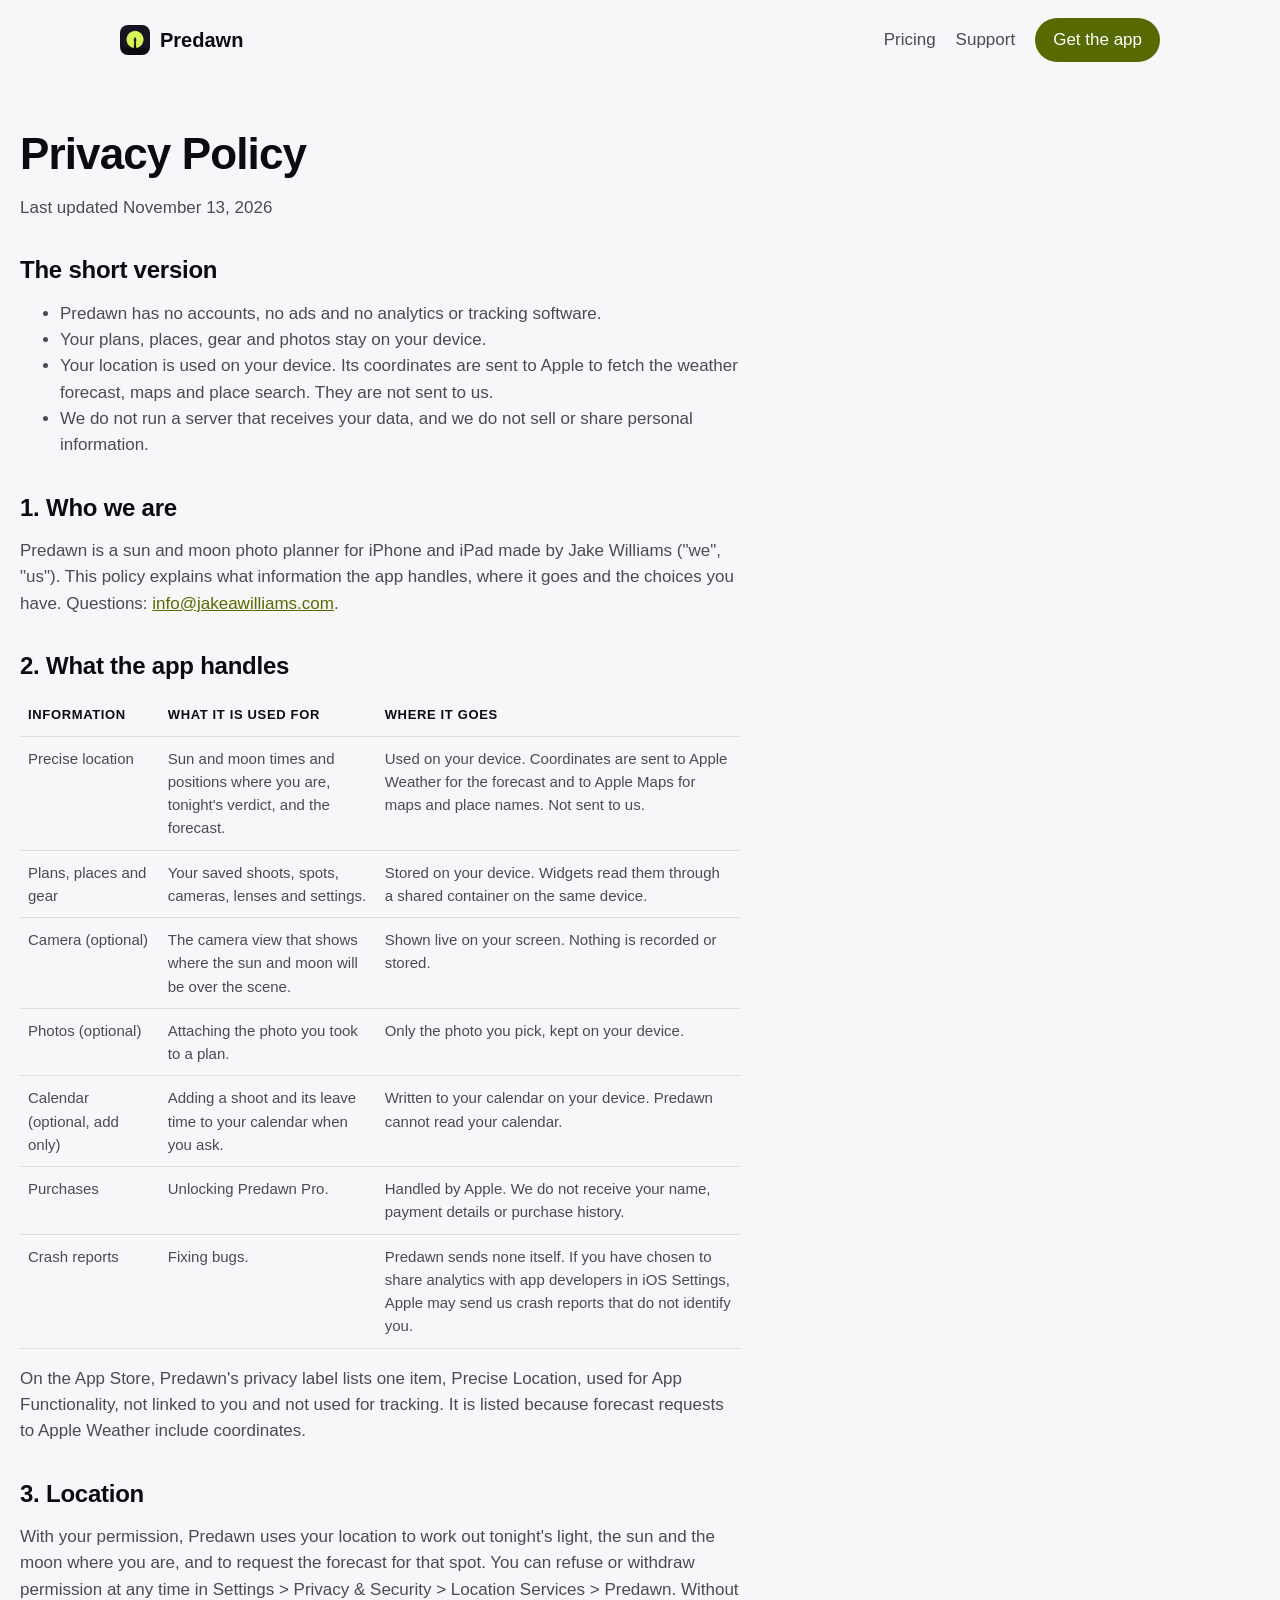
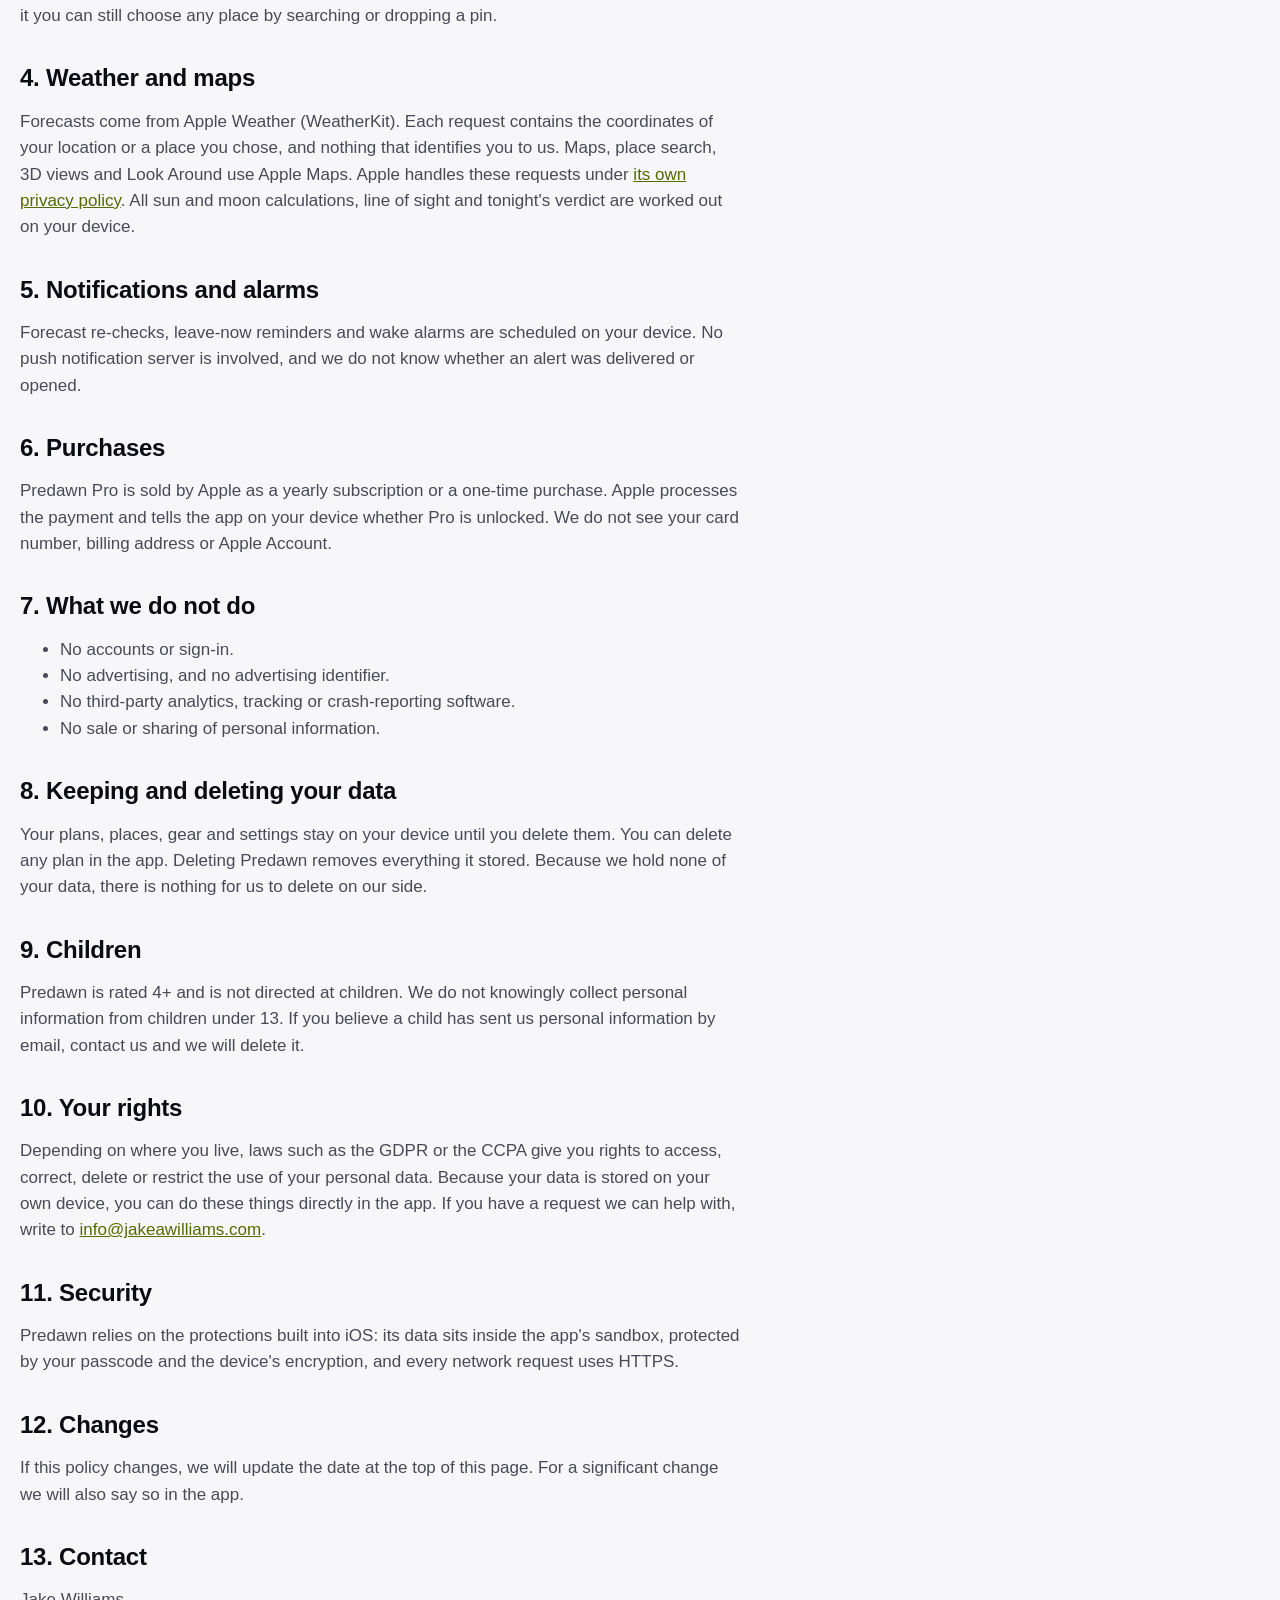
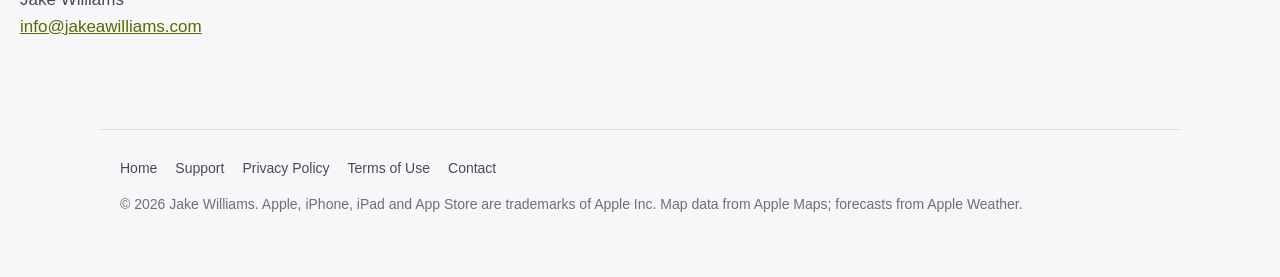
==== privacy-policy.html @ ccffe063 "Predawn site: home, support, privacy policy, terms of use Co-Authored-By: Claude Opus 5.5 <noreply@a" ====
<!DOCTYPE html>
<html lang="en">
<head>
<meta charset="UTF-8">
<meta name="viewport" content="width=device-width, initial-scale=1">
<title>Predawn Privacy Policy</title>
<meta name="description" content="How Predawn handles your information: no accounts, no tracking, everything on your device.">
<meta name="apple-itunes-app" content="app-id=6834539845">
<meta name="theme-color" content="#0B0B12">
<link rel="canonical" href="https://jakeintech.github.io/predawn-site/privacy-policy.html">
<link rel="icon" type="image/png" href="assets/favicon.png">
<link rel="apple-touch-icon" href="assets/apple-touch-icon.png">
<meta property="og:type" content="website">
<meta property="og:site_name" content="Predawn">
<meta property="og:title" content="Predawn Privacy Policy">
<meta property="og:description" content="How Predawn handles your information: no accounts, no tracking, everything on your device.">
<meta property="og:url" content="https://jakeintech.github.io/predawn-site/privacy-policy.html">
<meta property="og:image" content="https://jakeintech.github.io/predawn-site/assets/og.png">
<meta property="og:image:width" content="1200">
<meta property="og:image:height" content="630">
<meta name="twitter:card" content="summary_large_image">
<meta name="twitter:image" content="https://jakeintech.github.io/predawn-site/assets/og.png">
<link rel="stylesheet" href="assets/site.css">
</head>
<body>
<a class="skip" href="#main">Skip to content</a>
<header class="wrap site-head">
  <a class="brand" href="./" aria-label="Predawn home"><img src="assets/icon-192.png" alt="" width="30" height="30">Predawn</a>
  <nav class="site-nav" aria-label="Site">
    <a href="./#pricing">Pricing</a>
    <a href="support.html">Support</a>
    <a class="btn" href="https://apps.apple.com/app/id6834539845">Get the app</a>
  </nav>
</header>
<main id="main">
<article class="legal">
<h1>Privacy Policy</h1>
<p class="updated">Last updated November 13, 2026</p>
<h2>The short version</h2>
<ul>
<li>Predawn has no accounts, no ads and no analytics or tracking software.</li>
<li>Your plans, places, gear and photos stay on your device.</li>
<li>Your location is used on your device. Its coordinates are sent to Apple to fetch the weather forecast, maps and place search. They are not sent to us.</li>
<li>We do not run a server that receives your data, and we do not sell or share personal information.</li>
</ul>
<h2>1. Who we are</h2>
<p>Predawn is a sun and moon photo planner for iPhone and iPad made by Jake Williams ("we", "us"). This policy explains what information the app handles, where it goes and the choices you have. Questions: <a href="mailto:info@jakeawilliams.com">info@jakeawilliams.com</a>.</p>
<h2>2. What the app handles</h2>
<table>
<thead><tr><th>Information</th><th>What it is used for</th><th>Where it goes</th></tr></thead>
<tbody>
<tr><td>Precise location</td><td>Sun and moon times and positions where you are, tonight's verdict, and the forecast.</td><td>Used on your device. Coordinates are sent to Apple Weather for the forecast and to Apple Maps for maps and place names. Not sent to us.</td></tr>
<tr><td>Plans, places and gear</td><td>Your saved shoots, spots, cameras, lenses and settings.</td><td>Stored on your device. Widgets read them through a shared container on the same device.</td></tr>
<tr><td>Camera (optional)</td><td>The camera view that shows where the sun and moon will be over the scene.</td><td>Shown live on your screen. Nothing is recorded or stored.</td></tr>
<tr><td>Photos (optional)</td><td>Attaching the photo you took to a plan.</td><td>Only the photo you pick, kept on your device.</td></tr>
<tr><td>Calendar (optional, add only)</td><td>Adding a shoot and its leave time to your calendar when you ask.</td><td>Written to your calendar on your device. Predawn cannot read your calendar.</td></tr>
<tr><td>Purchases</td><td>Unlocking Predawn Pro.</td><td>Handled by Apple. We do not receive your name, payment details or purchase history.</td></tr>
<tr><td>Crash reports</td><td>Fixing bugs.</td><td>Predawn sends none itself. If you have chosen to share analytics with app developers in iOS Settings, Apple may send us crash reports that do not identify you.</td></tr>
</tbody>
</table>
<p>On the App Store, Predawn's privacy label lists one item, Precise Location, used for App Functionality, not linked to you and not used for tracking. It is listed because forecast requests to Apple Weather include coordinates.</p>
<h2>3. Location</h2>
<p>With your permission, Predawn uses your location to work out tonight's light, the sun and the moon where you are, and to request the forecast for that spot. You can refuse or withdraw permission at any time in Settings &gt; Privacy &amp; Security &gt; Location Services &gt; Predawn. Without it you can still choose any place by searching or dropping a pin.</p>
<h2>4. Weather and maps</h2>
<p>Forecasts come from Apple Weather (WeatherKit). Each request contains the coordinates of your location or a place you chose, and nothing that identifies you to us. Maps, place search, 3D views and Look Around use Apple Maps. Apple handles these requests under <a href="https://www.apple.com/legal/privacy/">its own privacy policy</a>. All sun and moon calculations, line of sight and tonight's verdict are worked out on your device.</p>
<h2>5. Notifications and alarms</h2>
<p>Forecast re-checks, leave-now reminders and wake alarms are scheduled on your device. No push notification server is involved, and we do not know whether an alert was delivered or opened.</p>
<h2>6. Purchases</h2>
<p>Predawn Pro is sold by Apple as a yearly subscription or a one-time purchase. Apple processes the payment and tells the app on your device whether Pro is unlocked. We do not see your card number, billing address or Apple Account.</p>
<h2>7. What we do not do</h2>
<ul><li>No accounts or sign-in.</li><li>No advertising, and no advertising identifier.</li><li>No third-party analytics, tracking or crash-reporting software.</li><li>No sale or sharing of personal information.</li></ul>
<h2>8. Keeping and deleting your data</h2>
<p>Your plans, places, gear and settings stay on your device until you delete them. You can delete any plan in the app. Deleting Predawn removes everything it stored. Because we hold none of your data, there is nothing for us to delete on our side.</p>
<h2>9. Children</h2>
<p>Predawn is rated 4+ and is not directed at children. We do not knowingly collect personal information from children under 13. If you believe a child has sent us personal information by email, contact us and we will delete it.</p>
<h2>10. Your rights</h2>
<p>Depending on where you live, laws such as the GDPR or the CCPA give you rights to access, correct, delete or restrict the use of your personal data. Because your data is stored on your own device, you can do these things directly in the app. If you have a request we can help with, write to <a href="mailto:info@jakeawilliams.com">info@jakeawilliams.com</a>.</p>
<h2>11. Security</h2>
<p>Predawn relies on the protections built into iOS: its data sits inside the app's sandbox, protected by your passcode and the device's encryption, and every network request uses HTTPS.</p>
<h2>12. Changes</h2>
<p>If this policy changes, we will update the date at the top of this page. For a significant change we will also say so in the app.</p>
<h2>13. Contact</h2>
<p>Jake Williams<br><a href="mailto:info@jakeawilliams.com">info@jakeawilliams.com</a></p>
</article>

</main>
<footer class="site-foot wrap">
  <nav aria-label="Footer"><a href="./">Home</a><a href="support.html">Support</a><a href="privacy-policy.html">Privacy Policy</a><a href="terms-of-service.html">Terms of Use</a><a href="mailto:info@jakeawilliams.com">Contact</a></nav>
  <p>&copy; 2026 Jake Williams. Apple, iPhone, iPad and App Store are trademarks of Apple Inc. Map data from Apple Maps; forecasts from Apple Weather.</p>
</footer>
</body>
</html>
---- assets/site.css ----
:root{--bg:#0B0B12;--bg2:#15151F;--bg3:#1E1E2A;--label:#F5F5F7;--label2:#AEAEBA;--label3:#7C7C8A;--accent:#D6F45A;--onaccent:#0B0B12;--sep:rgba(255,255,255,.10);--golden:#FFB340;--blue:#7D7AFF;color-scheme:dark}
@media (prefers-color-scheme:light){:root{--bg:#F7F7F9;--bg2:#FFFFFF;--bg3:#EFEFF4;--label:#0B0B12;--label2:#4A4A55;--label3:#6E6E78;--accent:#566A00;--onaccent:#FFFFFF;--sep:rgba(0,0,0,.10);color-scheme:light}}
*{box-sizing:border-box}html{-webkit-text-size-adjust:100%}
body{margin:0;background:var(--bg);color:var(--label);font:17px/1.55 -apple-system,BlinkMacSystemFont,"SF Pro Text","Helvetica Neue",Arial,sans-serif}
a{color:var(--accent)}a:focus-visible,button:focus-visible{outline:3px solid var(--accent);outline-offset:3px;border-radius:6px}
.skip{position:absolute;left:-999px;top:8px;background:var(--accent);color:var(--onaccent);padding:8px 14px;border-radius:999px;z-index:9}.skip:focus{left:16px}
.wrap{max-width:1080px;margin-left:auto;margin-right:auto;padding-left:20px;padding-right:20px}
.site-head{display:flex;align-items:center;justify-content:space-between;padding-top:18px;padding-bottom:18px}
.brand{display:flex;align-items:center;gap:10px;font:700 20px/1 ui-rounded,"SF Pro Rounded",-apple-system,sans-serif;color:var(--label);text-decoration:none}
.brand img{border-radius:8px}
.site-nav{display:flex;gap:20px;align-items:center}.site-nav a{color:var(--label2);text-decoration:none;font-weight:500}.site-nav a:hover{color:var(--label)}.site-nav a.btn{color:var(--onaccent);min-height:44px;padding:0 18px}
.btn{display:inline-flex;align-items:center;justify-content:center;min-height:48px;padding:0 24px;border-radius:999px;background:var(--accent);color:var(--onaccent);font-weight:600;text-decoration:none}
.btn.ghost{background:var(--bg3);color:var(--label)}
.hero{padding-top:56px;padding-bottom:40px;display:grid;grid-template-columns:1.1fr .9fr;gap:40px;align-items:center}
.eyebrow{font-size:13px;font-weight:600;letter-spacing:.08em;text-transform:uppercase;color:var(--label2)}
h1{font:800 clamp(40px,6vw,68px)/1.02 ui-rounded,"SF Pro Rounded",-apple-system,sans-serif;letter-spacing:-.02em;margin:12px 0 18px}
h2{font:700 clamp(28px,3.6vw,40px)/1.1 ui-rounded,"SF Pro Rounded",-apple-system,sans-serif;letter-spacing:-.01em;margin:0 0 12px}
h3{font-size:20px;margin:0 0 6px}
.lede{font-size:20px;color:var(--label2);max-width:34ch;margin:0 0 28px}
.cta{display:flex;gap:12px;flex-wrap:wrap;align-items:center}.note{color:var(--label3);font-size:15px}
.phone{width:100%;max-width:340px;justify-self:center;border-radius:44px;box-shadow:0 0 0 1px var(--sep),0 30px 80px rgba(0,0,0,.45)}
section{padding-top:56px;padding-bottom:56px}.section-head{max-width:620px;margin-bottom:28px}.section-head p{color:var(--label2);margin:0}
.features{display:grid;grid-template-columns:repeat(3,1fr);gap:20px}
.card{background:var(--bg2);border-radius:26px;padding:22px;box-shadow:inset 0 0 0 1px var(--sep)}
.card p{color:var(--label2);margin:0}
.shots{display:grid;grid-template-columns:repeat(3,1fr);gap:20px;align-items:start}
.shot figure{margin:0}.shot img{width:100%;border-radius:30px;box-shadow:0 0 0 1px var(--sep)}
.shot figcaption{margin-top:12px}.shot figcaption b{display:block}.shot figcaption span{color:var(--label2);font-size:15px}
.tools{columns:2;gap:28px;padding:0;margin:0;list-style:none}.tools li{break-inside:avoid;padding:8px 0;border-bottom:1px solid var(--sep)}
.pricing{display:grid;grid-template-columns:repeat(3,1fr);gap:20px}
.price{font:700 34px/1.1 ui-rounded,"SF Pro Rounded",-apple-system,sans-serif;margin:8px 0}
.price small{font-size:16px;color:var(--label2);font-weight:500}
.card ul{margin:12px 0 0;padding-left:20px;color:var(--label2)}
.card.hi{box-shadow:inset 0 0 0 2px var(--accent)}
.privacy{display:grid;grid-template-columns:repeat(4,1fr);gap:16px}
.legal{max-width:760px;padding:40px 20px 72px}.legal h1{font-size:44px}.legal h2{font-size:24px;margin-top:36px}
.legal p,.legal li{color:var(--label2)}.legal strong{color:var(--label)}
.updated{color:var(--label3)}
table{width:100%;border-collapse:collapse;font-size:15px;margin:16px 0}th,td{text-align:left;vertical-align:top;padding:10px 8px;border-bottom:1px solid var(--sep)}th{color:var(--label);font-size:13px;text-transform:uppercase;letter-spacing:.05em}td{color:var(--label2)}
.faq dt{font-weight:600;margin-top:18px}.faq dd{margin:6px 0 0;color:var(--label2)}
.site-foot{border-top:1px solid var(--sep);padding:28px 20px 48px;color:var(--label3);font-size:14px}
.site-foot nav{display:flex;gap:18px;flex-wrap:wrap;margin-bottom:10px}.site-foot a{color:var(--label2);text-decoration:none}
@media (max-width:560px){.site-nav a.btn{display:none}.site-nav{gap:16px}.lede{font-size:18px}}
@media (max-width:820px){.hero{grid-template-columns:1fr;padding-top:24px}.features,.shots,.pricing{grid-template-columns:1fr}.privacy{grid-template-columns:1fr 1fr}.tools{columns:1}.phone{max-width:280px}}
@media (prefers-reduced-motion:no-preference){html{scroll-behavior:smooth}}
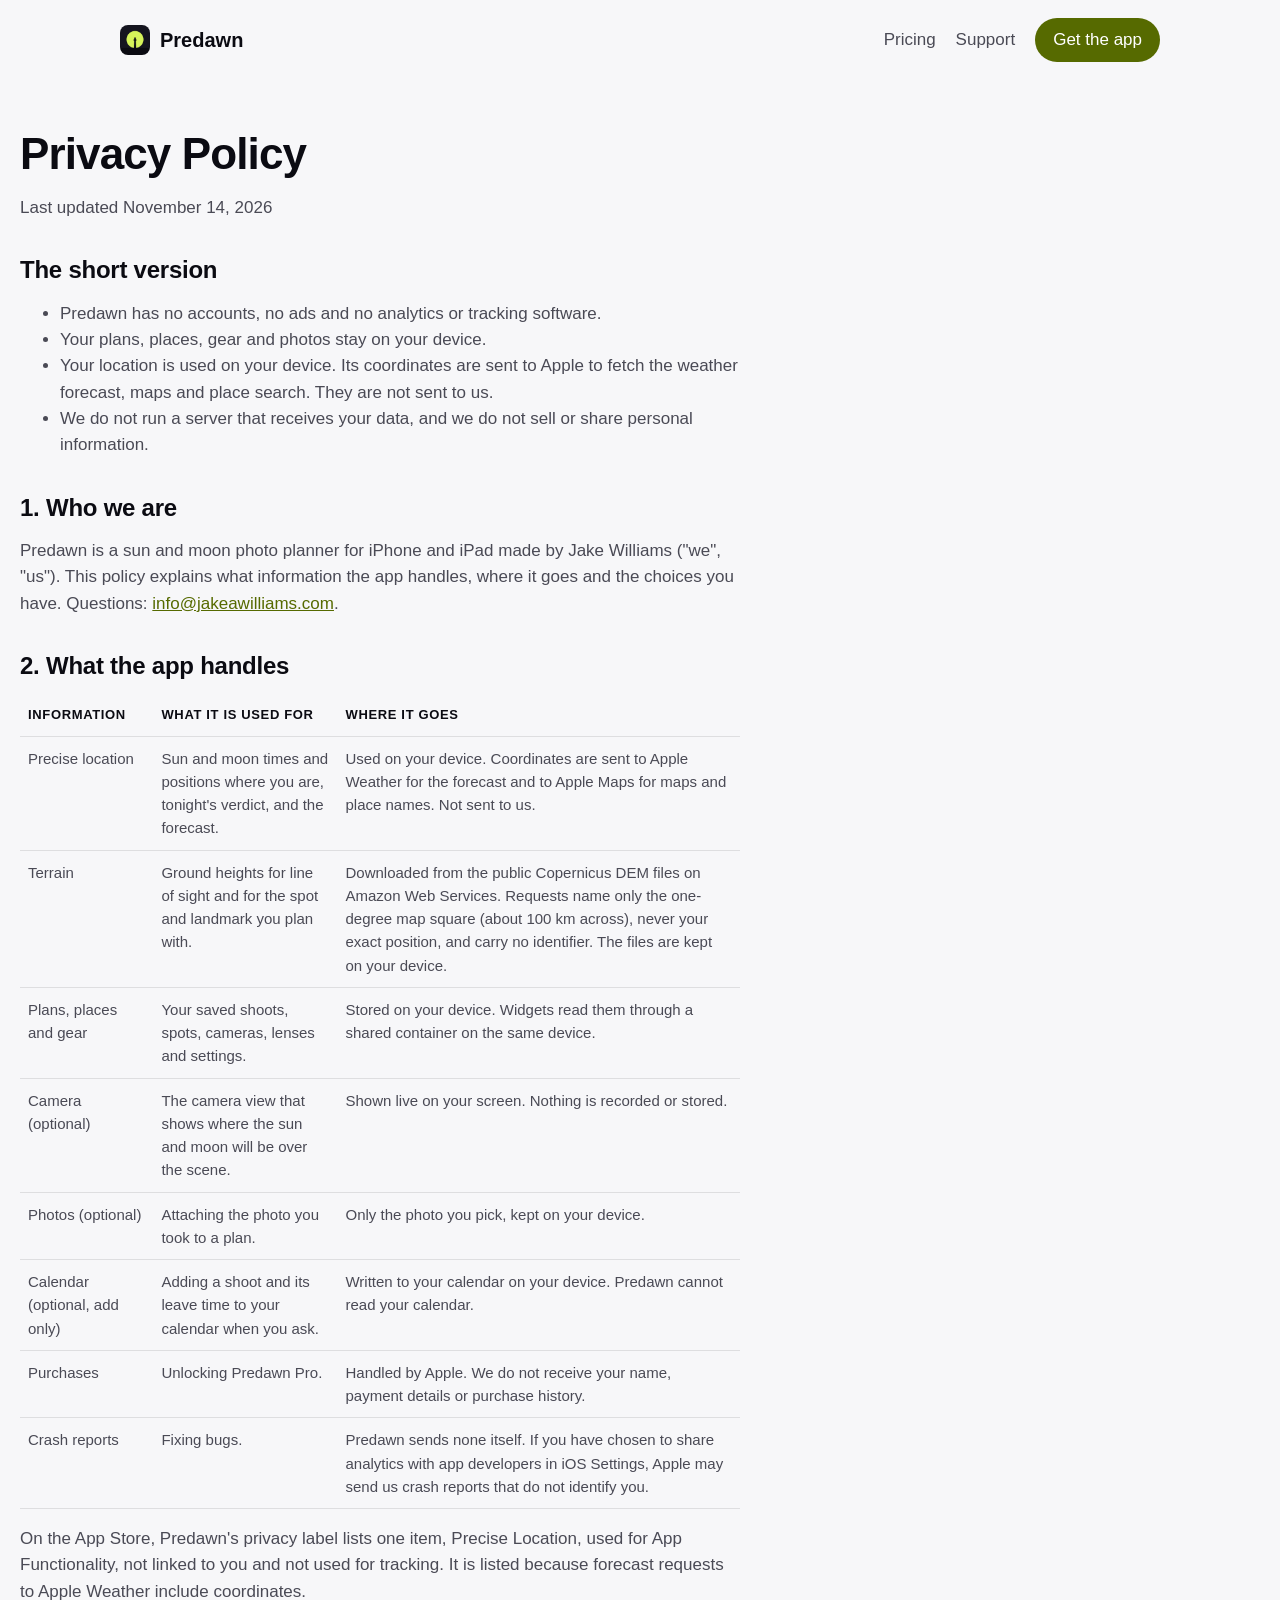
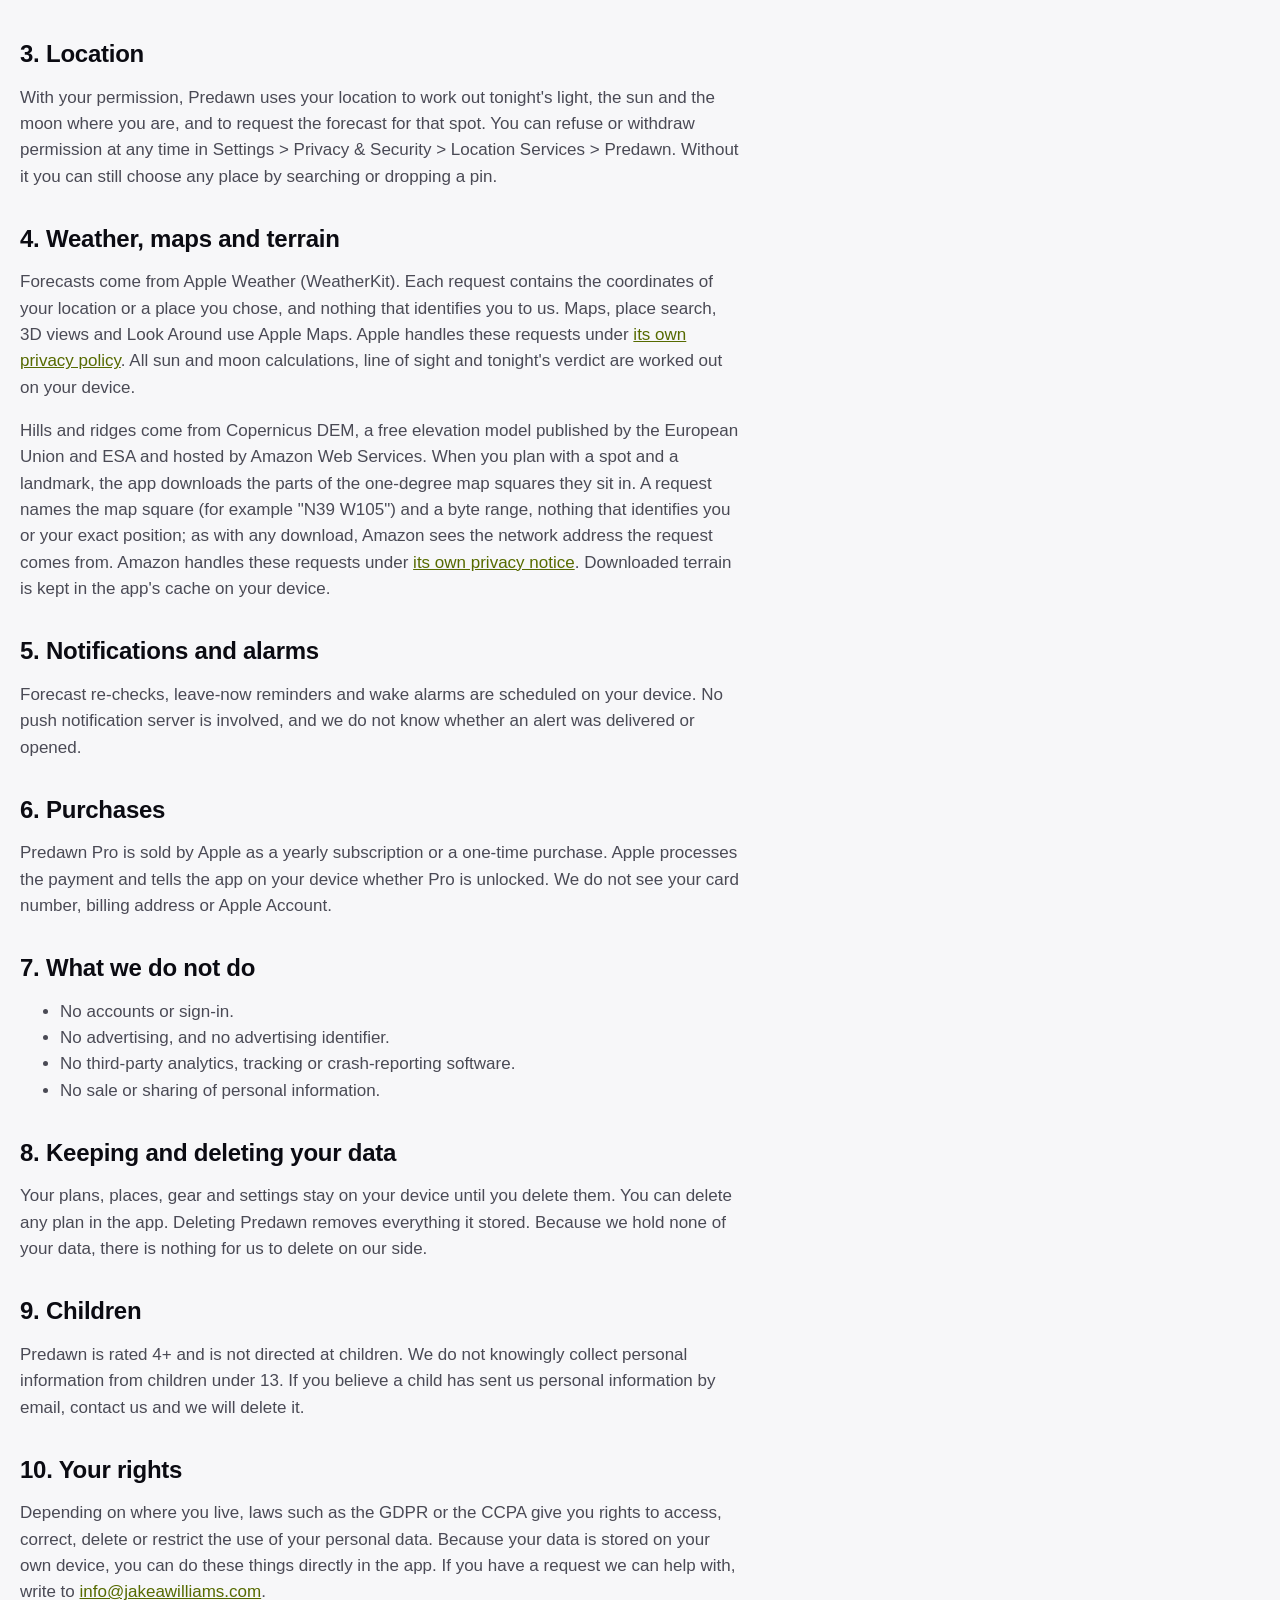
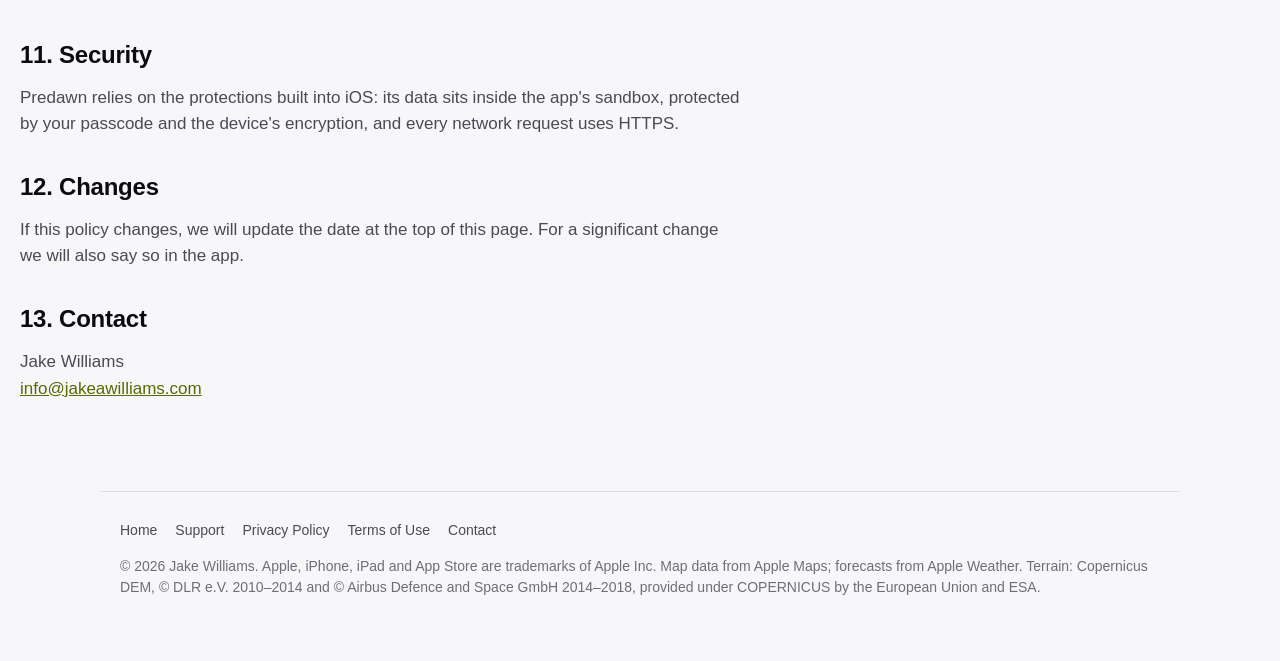
==== commit 7894e91c: "Terrain: privacy policy, home page, support and credit line for Copernicus DEM" ====
--- a/privacy-policy.html
+++ b/privacy-policy.html
@@ -35,7 +35,7 @@
 <main id="main">
 <article class="legal">
 <h1>Privacy Policy</h1>
-<p class="updated">Last updated November 13, 2026</p>
+<p class="updated">Last updated November 14, 2026</p>
 <h2>The short version</h2>
 <ul>
 <li>Predawn has no accounts, no ads and no analytics or tracking software.</li>
@@ -50,6 +50,7 @@
 <thead><tr><th>Information</th><th>What it is used for</th><th>Where it goes</th></tr></thead>
 <tbody>
 <tr><td>Precise location</td><td>Sun and moon times and positions where you are, tonight's verdict, and the forecast.</td><td>Used on your device. Coordinates are sent to Apple Weather for the forecast and to Apple Maps for maps and place names. Not sent to us.</td></tr>
+<tr><td>Terrain</td><td>Ground heights for line of sight and for the spot and landmark you plan with.</td><td>Downloaded from the public Copernicus DEM files on Amazon Web Services. Requests name only the one-degree map square (about 100 km across), never your exact position, and carry no identifier. The files are kept on your device.</td></tr>
 <tr><td>Plans, places and gear</td><td>Your saved shoots, spots, cameras, lenses and settings.</td><td>Stored on your device. Widgets read them through a shared container on the same device.</td></tr>
 <tr><td>Camera (optional)</td><td>The camera view that shows where the sun and moon will be over the scene.</td><td>Shown live on your screen. Nothing is recorded or stored.</td></tr>
 <tr><td>Photos (optional)</td><td>Attaching the photo you took to a plan.</td><td>Only the photo you pick, kept on your device.</td></tr>
@@ -61,8 +62,9 @@
 <p>On the App Store, Predawn's privacy label lists one item, Precise Location, used for App Functionality, not linked to you and not used for tracking. It is listed because forecast requests to Apple Weather include coordinates.</p>
 <h2>3. Location</h2>
 <p>With your permission, Predawn uses your location to work out tonight's light, the sun and the moon where you are, and to request the forecast for that spot. You can refuse or withdraw permission at any time in Settings &gt; Privacy &amp; Security &gt; Location Services &gt; Predawn. Without it you can still choose any place by searching or dropping a pin.</p>
-<h2>4. Weather and maps</h2>
+<h2>4. Weather, maps and terrain</h2>
 <p>Forecasts come from Apple Weather (WeatherKit). Each request contains the coordinates of your location or a place you chose, and nothing that identifies you to us. Maps, place search, 3D views and Look Around use Apple Maps. Apple handles these requests under <a href="https://www.apple.com/legal/privacy/">its own privacy policy</a>. All sun and moon calculations, line of sight and tonight's verdict are worked out on your device.</p>
+<p>Hills and ridges come from Copernicus DEM, a free elevation model published by the European Union and ESA and hosted by Amazon Web Services. When you plan with a spot and a landmark, the app downloads the parts of the one-degree map squares they sit in. A request names the map square (for example "N39 W105") and a byte range, nothing that identifies you or your exact position; as with any download, Amazon sees the network address the request comes from. Amazon handles these requests under <a href="https://aws.amazon.com/privacy/">its own privacy notice</a>. Downloaded terrain is kept in the app's cache on your device.</p>
 <h2>5. Notifications and alarms</h2>
 <p>Forecast re-checks, leave-now reminders and wake alarms are scheduled on your device. No push notification server is involved, and we do not know whether an alert was delivered or opened.</p>
 <h2>6. Purchases</h2>
@@ -86,7 +88,7 @@
 </main>
 <footer class="site-foot wrap">
   <nav aria-label="Footer"><a href="./">Home</a><a href="support.html">Support</a><a href="privacy-policy.html">Privacy Policy</a><a href="terms-of-service.html">Terms of Use</a><a href="mailto:info@jakeawilliams.com">Contact</a></nav>
-  <p>&copy; 2026 Jake Williams. Apple, iPhone, iPad and App Store are trademarks of Apple Inc. Map data from Apple Maps; forecasts from Apple Weather.</p>
+  <p>&copy; 2026 Jake Williams. Apple, iPhone, iPad and App Store are trademarks of Apple Inc. Map data from Apple Maps; forecasts from Apple Weather. Terrain: Copernicus DEM, &copy; DLR e.V. 2010&ndash;2014 and &copy; Airbus Defence and Space GmbH 2014&ndash;2018, provided under COPERNICUS by the European Union and ESA.</p>
 </footer>
 </body>
 </html>
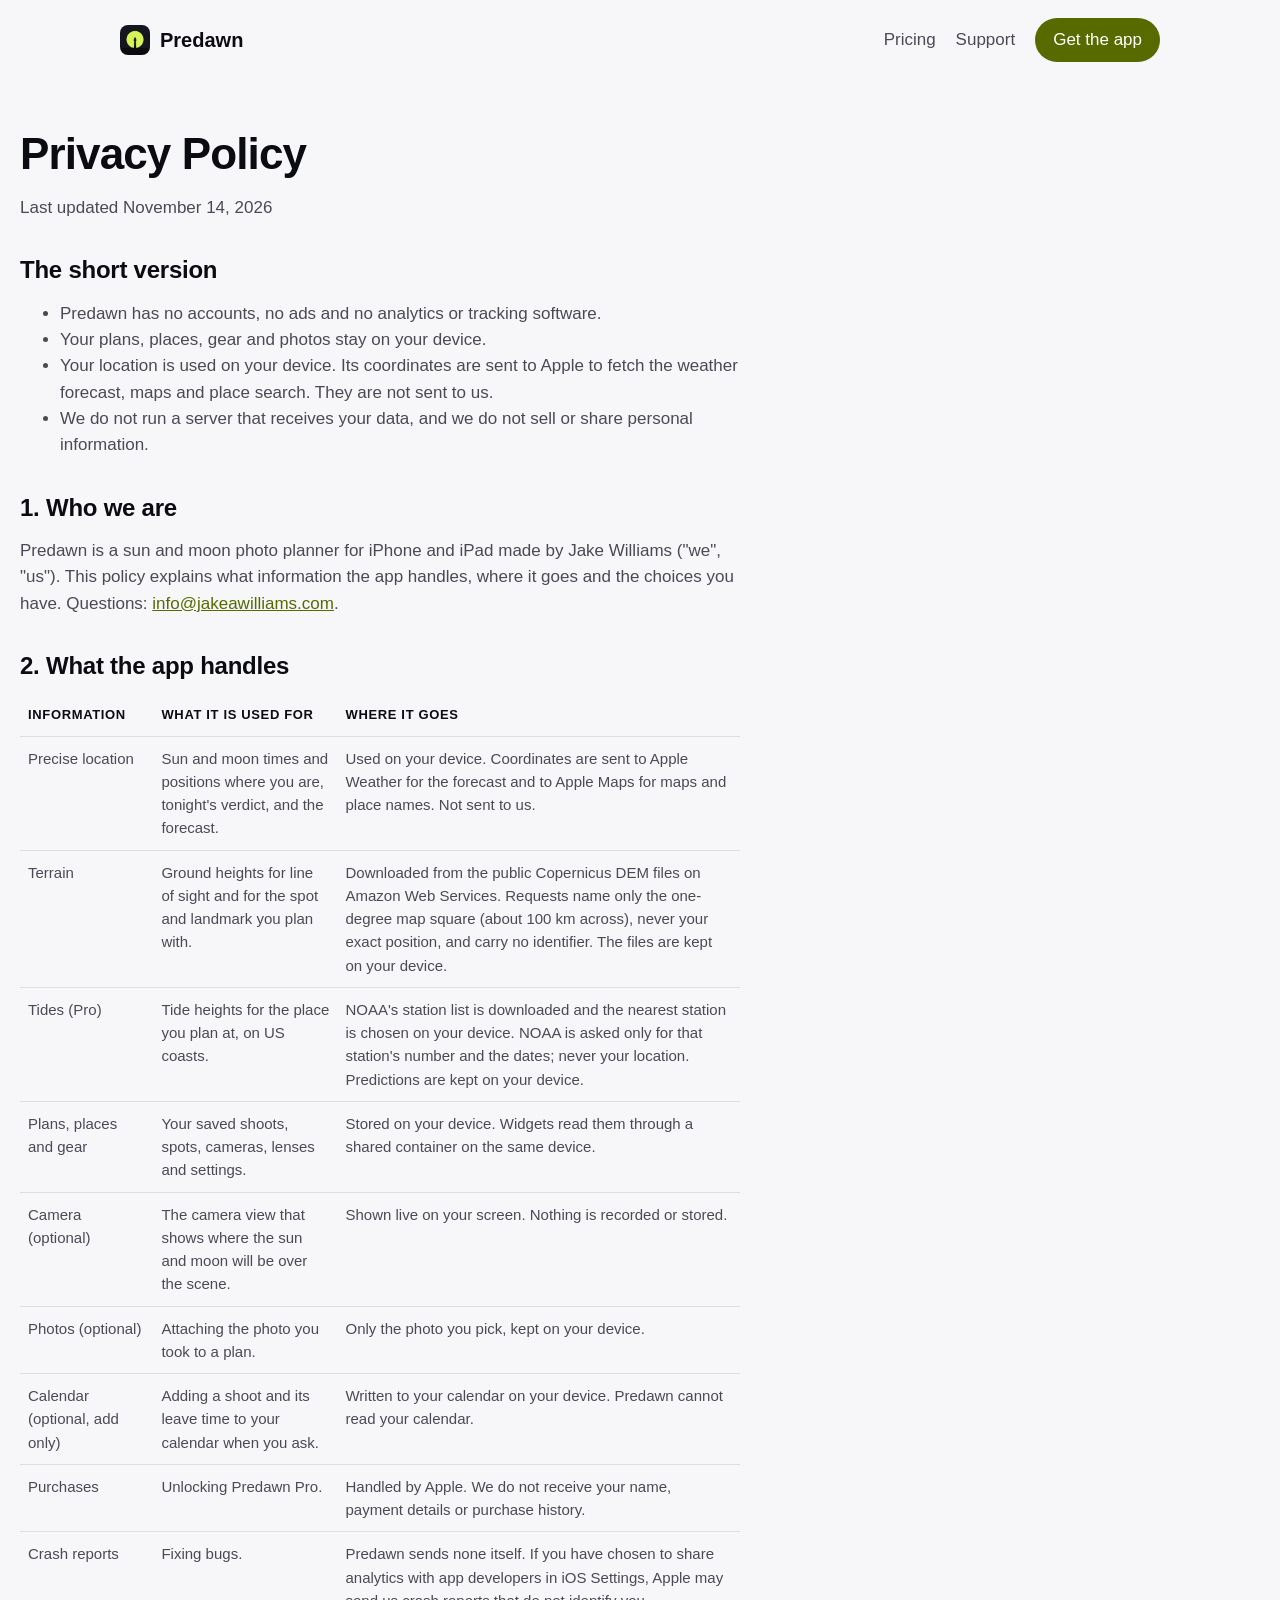
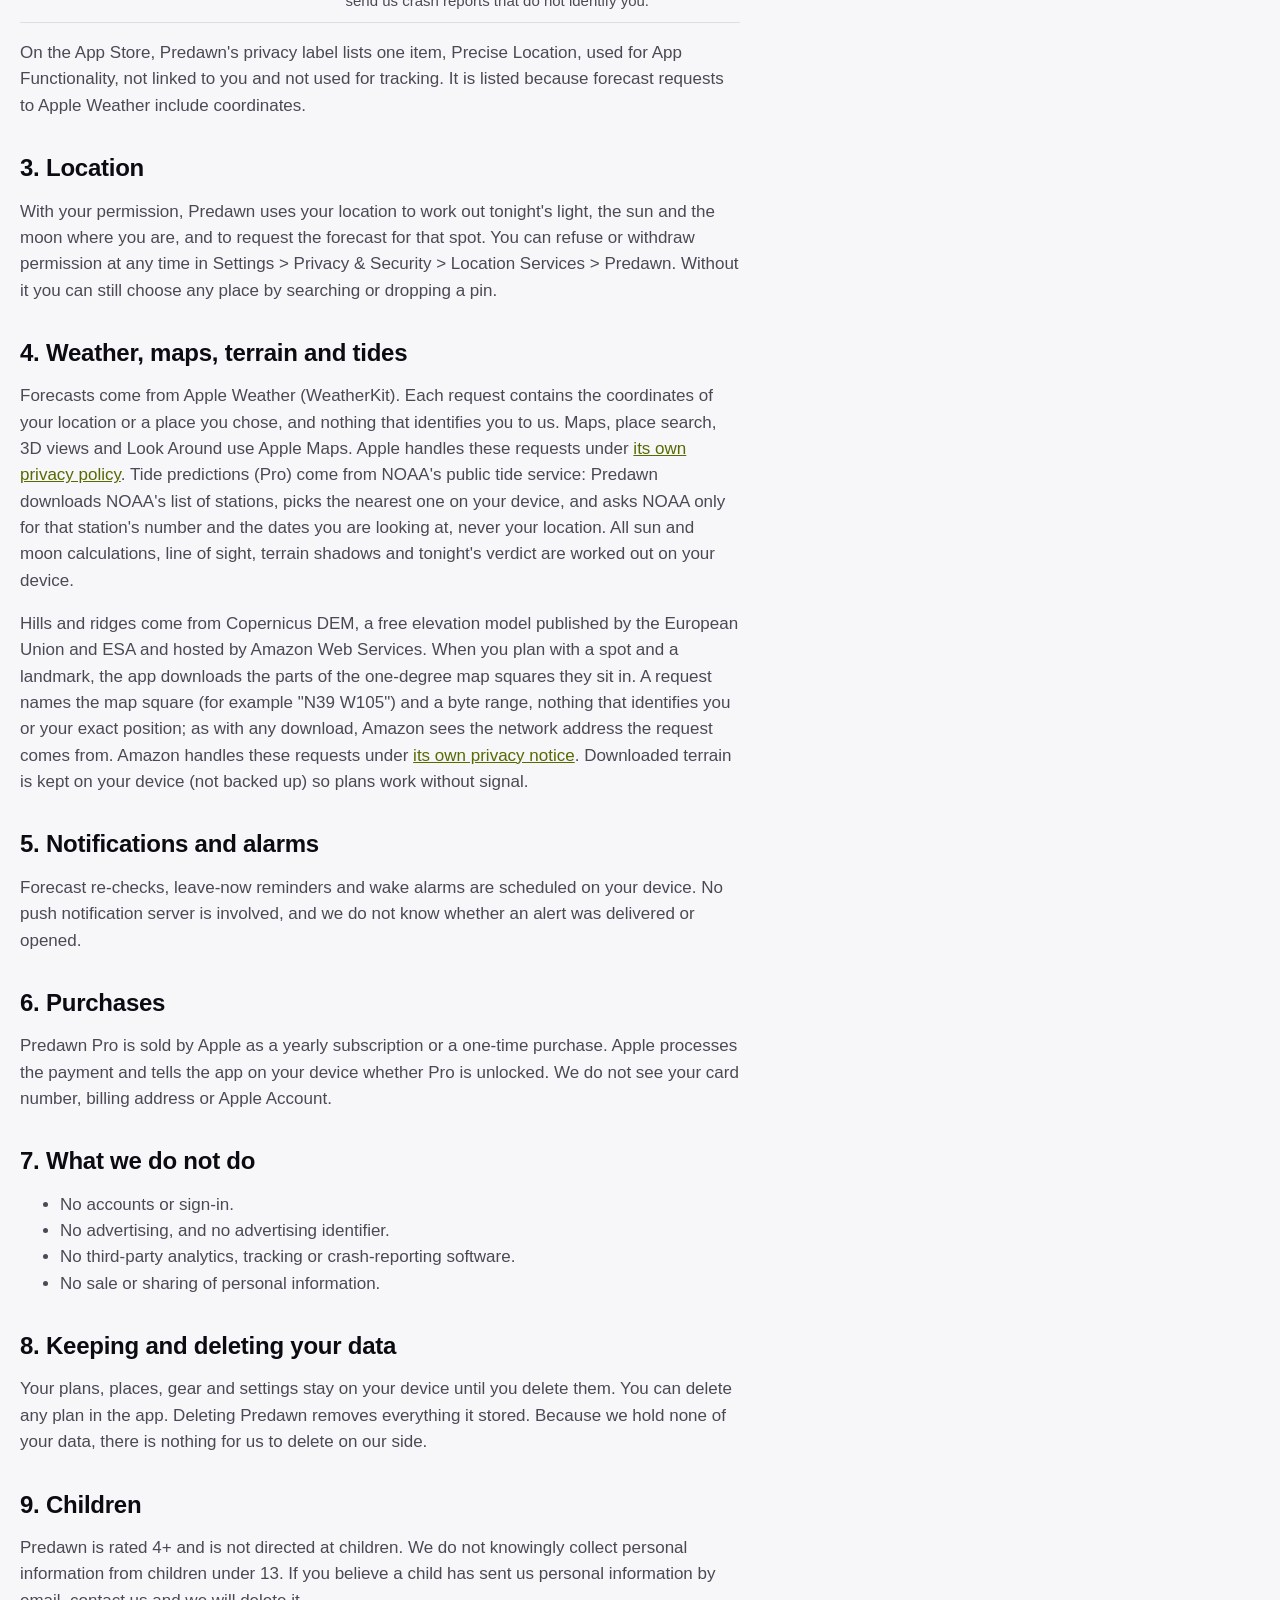
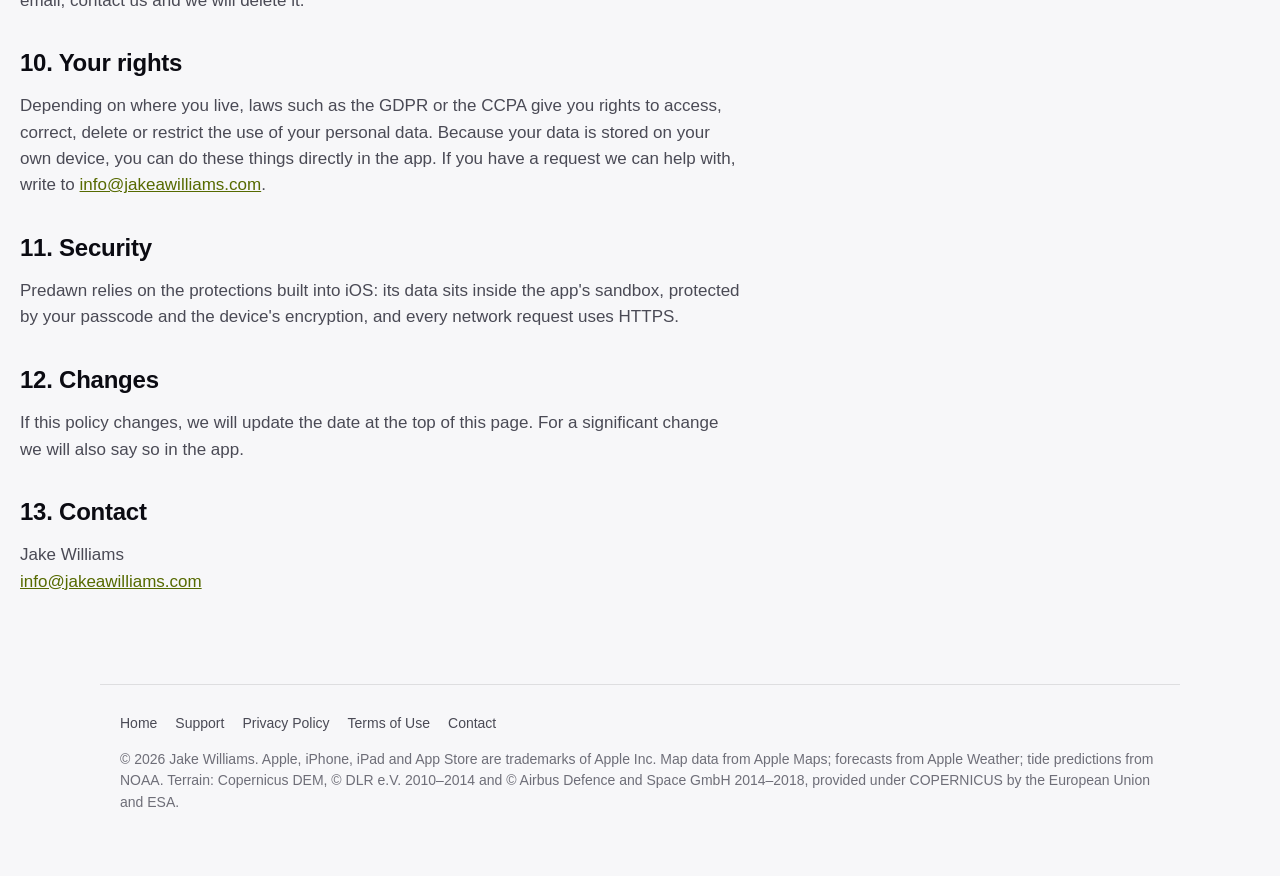
==== commit c287382d: "Pro as shipped in 1.0.0: shadow and tide layers, NOAA tides, Watch app; no light pollution" ====
--- a/privacy-policy.html
+++ b/privacy-policy.html
@@ -51,6 +51,7 @@
 <tbody>
 <tr><td>Precise location</td><td>Sun and moon times and positions where you are, tonight's verdict, and the forecast.</td><td>Used on your device. Coordinates are sent to Apple Weather for the forecast and to Apple Maps for maps and place names. Not sent to us.</td></tr>
 <tr><td>Terrain</td><td>Ground heights for line of sight and for the spot and landmark you plan with.</td><td>Downloaded from the public Copernicus DEM files on Amazon Web Services. Requests name only the one-degree map square (about 100 km across), never your exact position, and carry no identifier. The files are kept on your device.</td></tr>
+<tr><td>Tides (Pro)</td><td>Tide heights for the place you plan at, on US coasts.</td><td>NOAA's station list is downloaded and the nearest station is chosen on your device. NOAA is asked only for that station's number and the dates; never your location. Predictions are kept on your device.</td></tr>
 <tr><td>Plans, places and gear</td><td>Your saved shoots, spots, cameras, lenses and settings.</td><td>Stored on your device. Widgets read them through a shared container on the same device.</td></tr>
 <tr><td>Camera (optional)</td><td>The camera view that shows where the sun and moon will be over the scene.</td><td>Shown live on your screen. Nothing is recorded or stored.</td></tr>
 <tr><td>Photos (optional)</td><td>Attaching the photo you took to a plan.</td><td>Only the photo you pick, kept on your device.</td></tr>
@@ -62,9 +63,9 @@
 <p>On the App Store, Predawn's privacy label lists one item, Precise Location, used for App Functionality, not linked to you and not used for tracking. It is listed because forecast requests to Apple Weather include coordinates.</p>
 <h2>3. Location</h2>
 <p>With your permission, Predawn uses your location to work out tonight's light, the sun and the moon where you are, and to request the forecast for that spot. You can refuse or withdraw permission at any time in Settings &gt; Privacy &amp; Security &gt; Location Services &gt; Predawn. Without it you can still choose any place by searching or dropping a pin.</p>
-<h2>4. Weather, maps and terrain</h2>
-<p>Forecasts come from Apple Weather (WeatherKit). Each request contains the coordinates of your location or a place you chose, and nothing that identifies you to us. Maps, place search, 3D views and Look Around use Apple Maps. Apple handles these requests under <a href="https://www.apple.com/legal/privacy/">its own privacy policy</a>. All sun and moon calculations, line of sight and tonight's verdict are worked out on your device.</p>
-<p>Hills and ridges come from Copernicus DEM, a free elevation model published by the European Union and ESA and hosted by Amazon Web Services. When you plan with a spot and a landmark, the app downloads the parts of the one-degree map squares they sit in. A request names the map square (for example "N39 W105") and a byte range, nothing that identifies you or your exact position; as with any download, Amazon sees the network address the request comes from. Amazon handles these requests under <a href="https://aws.amazon.com/privacy/">its own privacy notice</a>. Downloaded terrain is kept in the app's cache on your device.</p>
+<h2>4. Weather, maps, terrain and tides</h2>
+<p>Forecasts come from Apple Weather (WeatherKit). Each request contains the coordinates of your location or a place you chose, and nothing that identifies you to us. Maps, place search, 3D views and Look Around use Apple Maps. Apple handles these requests under <a href="https://www.apple.com/legal/privacy/">its own privacy policy</a>. Tide predictions (Pro) come from NOAA's public tide service: Predawn downloads NOAA's list of stations, picks the nearest one on your device, and asks NOAA only for that station's number and the dates you are looking at, never your location. All sun and moon calculations, line of sight, terrain shadows and tonight's verdict are worked out on your device.</p>
+<p>Hills and ridges come from Copernicus DEM, a free elevation model published by the European Union and ESA and hosted by Amazon Web Services. When you plan with a spot and a landmark, the app downloads the parts of the one-degree map squares they sit in. A request names the map square (for example "N39 W105") and a byte range, nothing that identifies you or your exact position; as with any download, Amazon sees the network address the request comes from. Amazon handles these requests under <a href="https://aws.amazon.com/privacy/">its own privacy notice</a>. Downloaded terrain is kept on your device (not backed up) so plans work without signal.</p>
 <h2>5. Notifications and alarms</h2>
 <p>Forecast re-checks, leave-now reminders and wake alarms are scheduled on your device. No push notification server is involved, and we do not know whether an alert was delivered or opened.</p>
 <h2>6. Purchases</h2>
@@ -88,7 +89,7 @@
 </main>
 <footer class="site-foot wrap">
   <nav aria-label="Footer"><a href="./">Home</a><a href="support.html">Support</a><a href="privacy-policy.html">Privacy Policy</a><a href="terms-of-service.html">Terms of Use</a><a href="mailto:info@jakeawilliams.com">Contact</a></nav>
-  <p>&copy; 2026 Jake Williams. Apple, iPhone, iPad and App Store are trademarks of Apple Inc. Map data from Apple Maps; forecasts from Apple Weather. Terrain: Copernicus DEM, &copy; DLR e.V. 2010&ndash;2014 and &copy; Airbus Defence and Space GmbH 2014&ndash;2018, provided under COPERNICUS by the European Union and ESA.</p>
+  <p>&copy; 2026 Jake Williams. Apple, iPhone, iPad and App Store are trademarks of Apple Inc. Map data from Apple Maps; forecasts from Apple Weather; tide predictions from NOAA. Terrain: Copernicus DEM, &copy; DLR e.V. 2010&ndash;2014 and &copy; Airbus Defence and Space GmbH 2014&ndash;2018, provided under COPERNICUS by the European Union and ESA.</p>
 </footer>
 </body>
 </html>
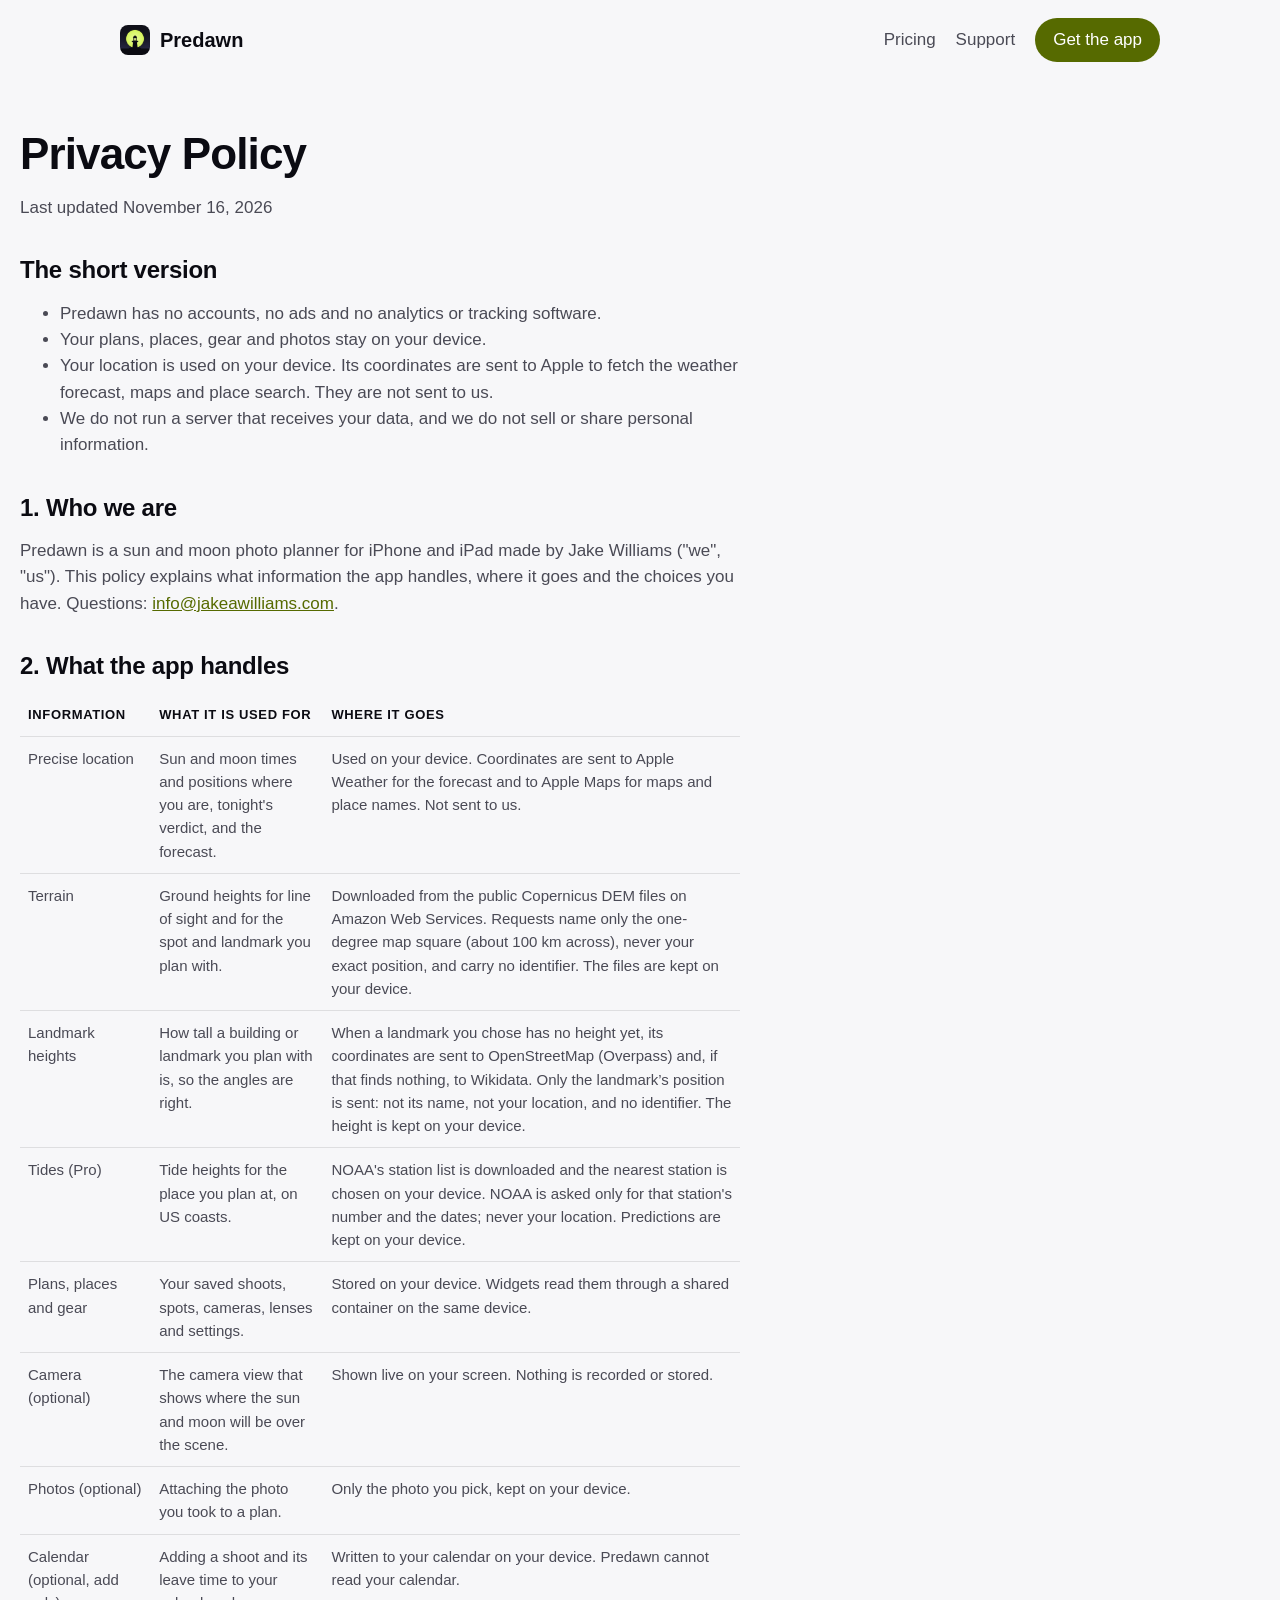
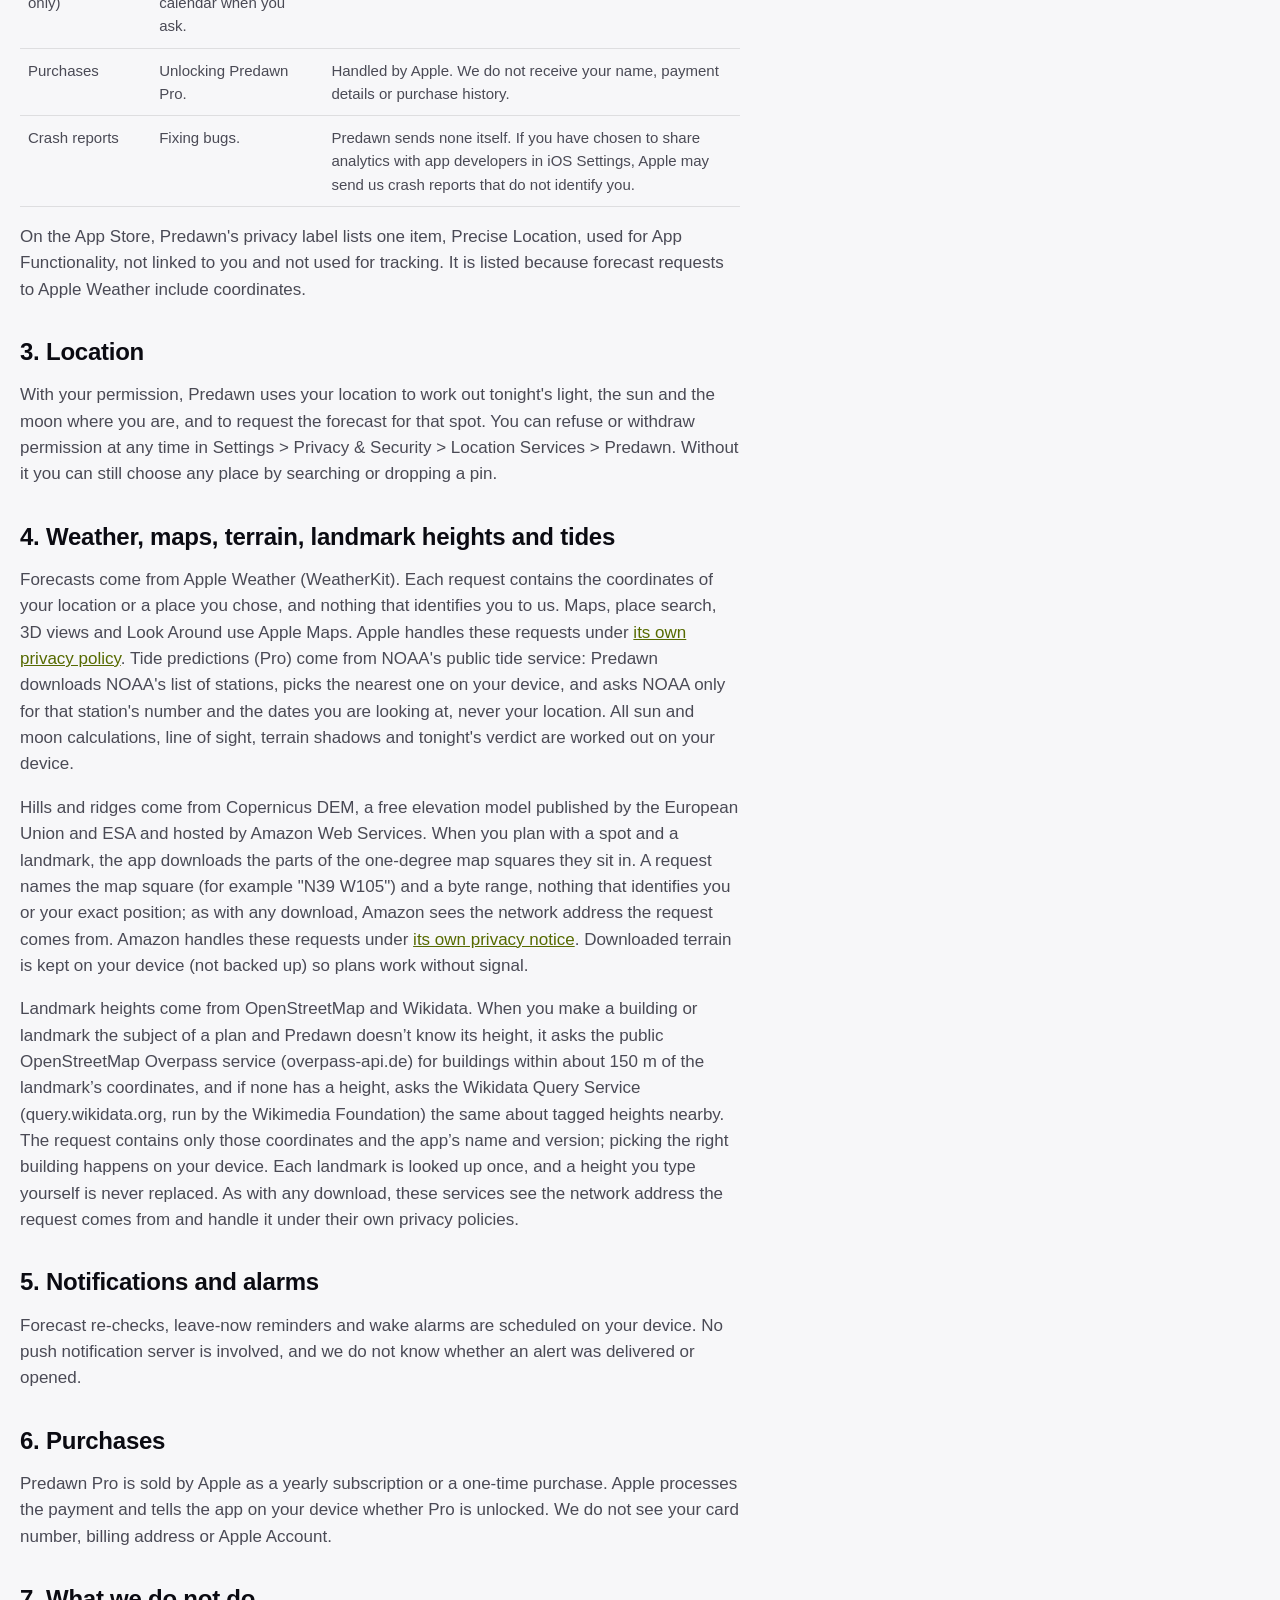
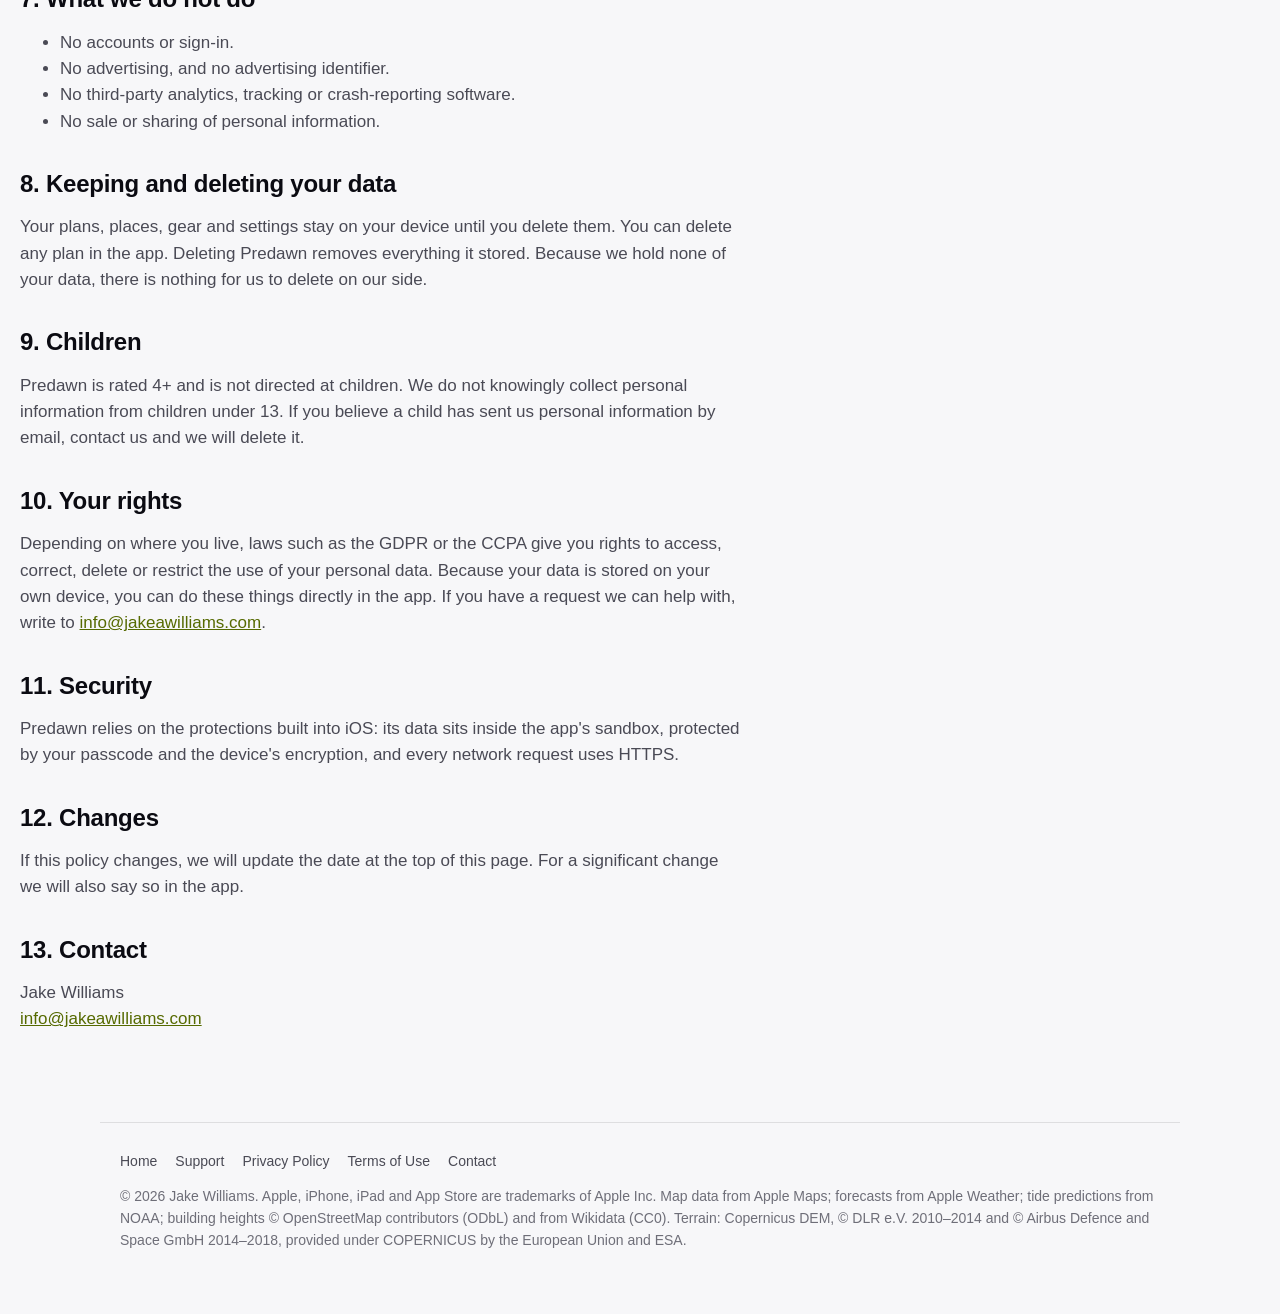
==== commit 3b4cdb33: "Privacy policy: landmark heights from OpenStreetMap and Wikidata (app 1.0.1) Co-Authored-By: Claude " ====
--- a/privacy-policy.html
+++ b/privacy-policy.html
@@ -35,7 +35,7 @@
 <main id="main">
 <article class="legal">
 <h1>Privacy Policy</h1>
-<p class="updated">Last updated November 14, 2026</p>
+<p class="updated">Last updated November 16, 2026</p>
 <h2>The short version</h2>
 <ul>
 <li>Predawn has no accounts, no ads and no analytics or tracking software.</li>
@@ -51,6 +51,7 @@
 <tbody>
 <tr><td>Precise location</td><td>Sun and moon times and positions where you are, tonight's verdict, and the forecast.</td><td>Used on your device. Coordinates are sent to Apple Weather for the forecast and to Apple Maps for maps and place names. Not sent to us.</td></tr>
 <tr><td>Terrain</td><td>Ground heights for line of sight and for the spot and landmark you plan with.</td><td>Downloaded from the public Copernicus DEM files on Amazon Web Services. Requests name only the one-degree map square (about 100 km across), never your exact position, and carry no identifier. The files are kept on your device.</td></tr>
+<tr><td>Landmark heights</td><td>How tall a building or landmark you plan with is, so the angles are right.</td><td>When a landmark you chose has no height yet, its coordinates are sent to OpenStreetMap (Overpass) and, if that finds nothing, to Wikidata. Only the landmark&rsquo;s position is sent: not its name, not your location, and no identifier. The height is kept on your device.</td></tr>
 <tr><td>Tides (Pro)</td><td>Tide heights for the place you plan at, on US coasts.</td><td>NOAA's station list is downloaded and the nearest station is chosen on your device. NOAA is asked only for that station's number and the dates; never your location. Predictions are kept on your device.</td></tr>
 <tr><td>Plans, places and gear</td><td>Your saved shoots, spots, cameras, lenses and settings.</td><td>Stored on your device. Widgets read them through a shared container on the same device.</td></tr>
 <tr><td>Camera (optional)</td><td>The camera view that shows where the sun and moon will be over the scene.</td><td>Shown live on your screen. Nothing is recorded or stored.</td></tr>
@@ -63,9 +64,10 @@
 <p>On the App Store, Predawn's privacy label lists one item, Precise Location, used for App Functionality, not linked to you and not used for tracking. It is listed because forecast requests to Apple Weather include coordinates.</p>
 <h2>3. Location</h2>
 <p>With your permission, Predawn uses your location to work out tonight's light, the sun and the moon where you are, and to request the forecast for that spot. You can refuse or withdraw permission at any time in Settings &gt; Privacy &amp; Security &gt; Location Services &gt; Predawn. Without it you can still choose any place by searching or dropping a pin.</p>
-<h2>4. Weather, maps, terrain and tides</h2>
+<h2>4. Weather, maps, terrain, landmark heights and tides</h2>
 <p>Forecasts come from Apple Weather (WeatherKit). Each request contains the coordinates of your location or a place you chose, and nothing that identifies you to us. Maps, place search, 3D views and Look Around use Apple Maps. Apple handles these requests under <a href="https://www.apple.com/legal/privacy/">its own privacy policy</a>. Tide predictions (Pro) come from NOAA's public tide service: Predawn downloads NOAA's list of stations, picks the nearest one on your device, and asks NOAA only for that station's number and the dates you are looking at, never your location. All sun and moon calculations, line of sight, terrain shadows and tonight's verdict are worked out on your device.</p>
 <p>Hills and ridges come from Copernicus DEM, a free elevation model published by the European Union and ESA and hosted by Amazon Web Services. When you plan with a spot and a landmark, the app downloads the parts of the one-degree map squares they sit in. A request names the map square (for example "N39 W105") and a byte range, nothing that identifies you or your exact position; as with any download, Amazon sees the network address the request comes from. Amazon handles these requests under <a href="https://aws.amazon.com/privacy/">its own privacy notice</a>. Downloaded terrain is kept on your device (not backed up) so plans work without signal.</p>
+<p>Landmark heights come from OpenStreetMap and Wikidata. When you make a building or landmark the subject of a plan and Predawn doesn&rsquo;t know its height, it asks the public OpenStreetMap Overpass service (overpass-api.de) for buildings within about 150&nbsp;m of the landmark&rsquo;s coordinates, and if none has a height, asks the Wikidata Query Service (query.wikidata.org, run by the Wikimedia Foundation) the same about tagged heights nearby. The request contains only those coordinates and the app&rsquo;s name and version; picking the right building happens on your device. Each landmark is looked up once, and a height you type yourself is never replaced. As with any download, these services see the network address the request comes from and handle it under their own privacy policies.</p>
 <h2>5. Notifications and alarms</h2>
 <p>Forecast re-checks, leave-now reminders and wake alarms are scheduled on your device. No push notification server is involved, and we do not know whether an alert was delivered or opened.</p>
 <h2>6. Purchases</h2>
@@ -89,7 +91,7 @@
 </main>
 <footer class="site-foot wrap">
   <nav aria-label="Footer"><a href="./">Home</a><a href="support.html">Support</a><a href="privacy-policy.html">Privacy Policy</a><a href="terms-of-service.html">Terms of Use</a><a href="mailto:info@jakeawilliams.com">Contact</a></nav>
-  <p>&copy; 2026 Jake Williams. Apple, iPhone, iPad and App Store are trademarks of Apple Inc. Map data from Apple Maps; forecasts from Apple Weather; tide predictions from NOAA. Terrain: Copernicus DEM, &copy; DLR e.V. 2010&ndash;2014 and &copy; Airbus Defence and Space GmbH 2014&ndash;2018, provided under COPERNICUS by the European Union and ESA.</p>
+  <p>&copy; 2026 Jake Williams. Apple, iPhone, iPad and App Store are trademarks of Apple Inc. Map data from Apple Maps; forecasts from Apple Weather; tide predictions from NOAA; building heights &copy; OpenStreetMap contributors (ODbL) and from Wikidata (CC0). Terrain: Copernicus DEM, &copy; DLR e.V. 2010&ndash;2014 and &copy; Airbus Defence and Space GmbH 2014&ndash;2018, provided under COPERNICUS by the European Union and ESA.</p>
 </footer>
 </body>
 </html>
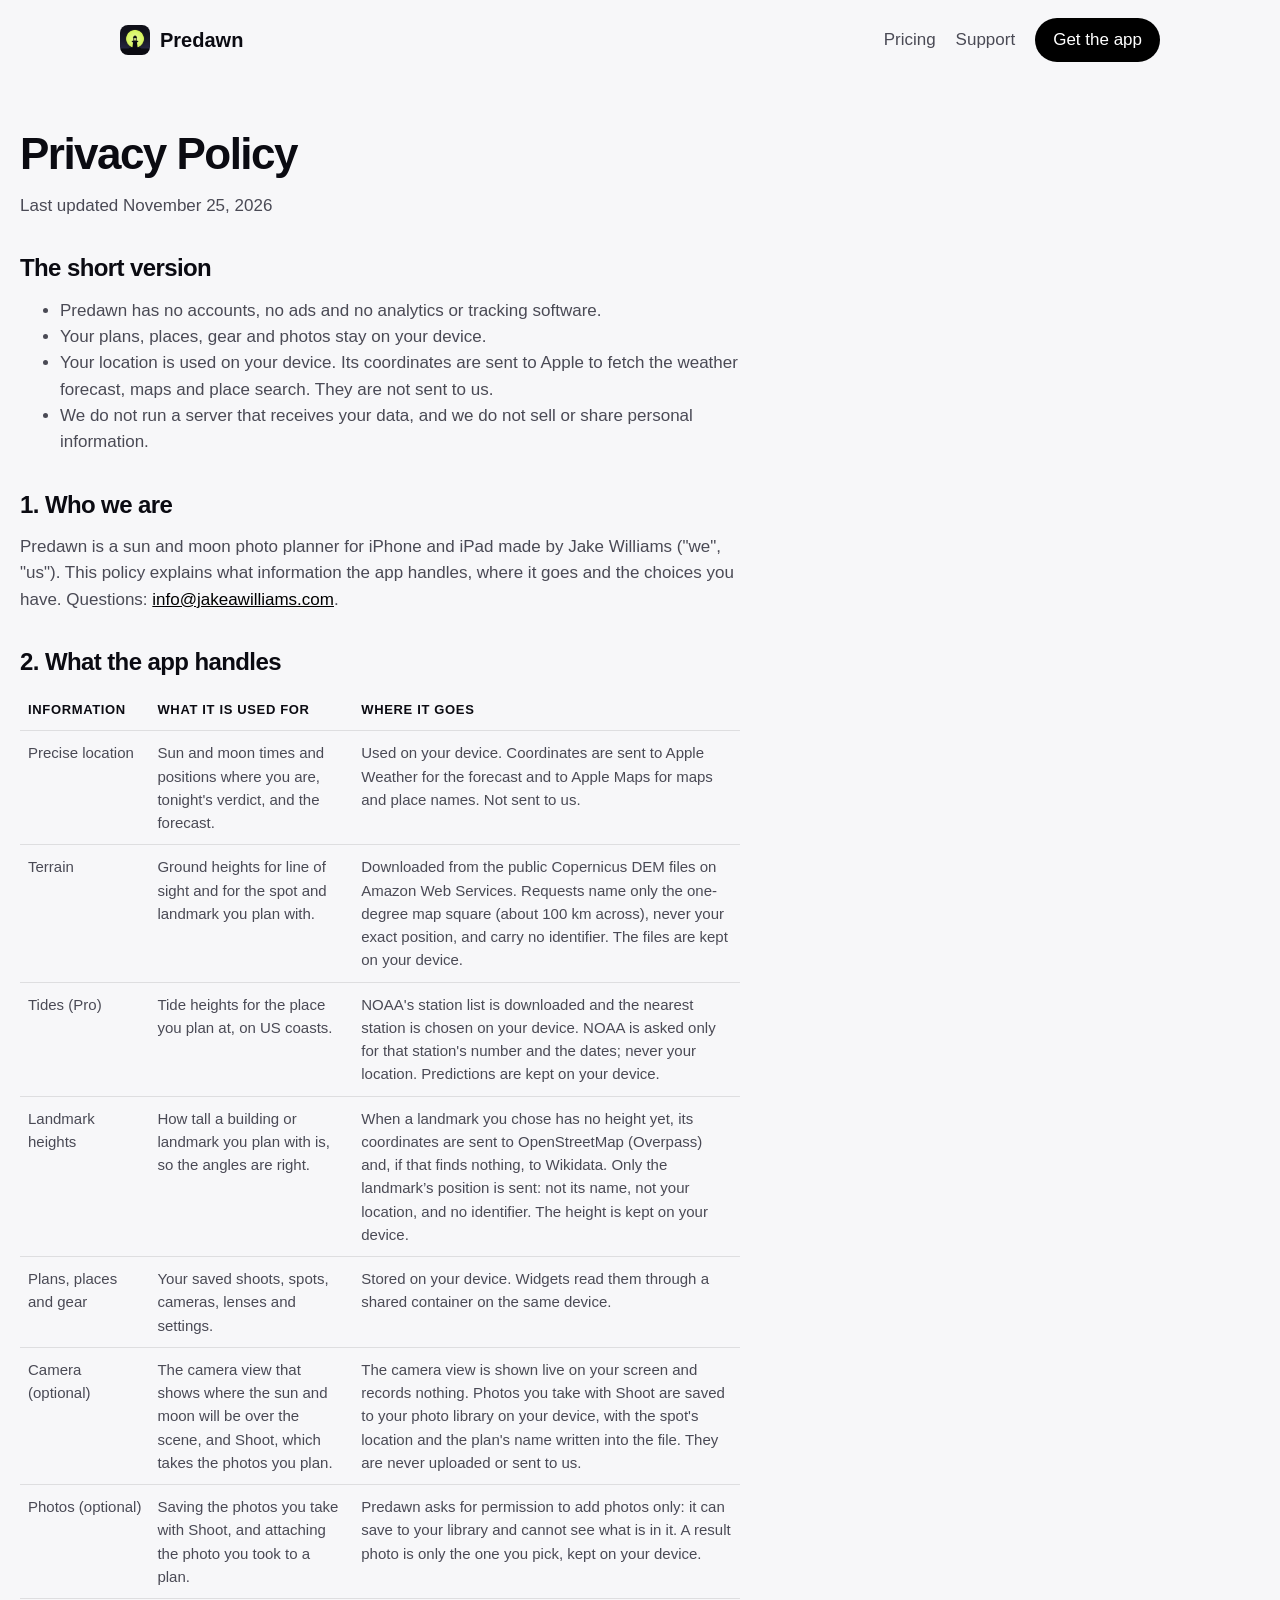
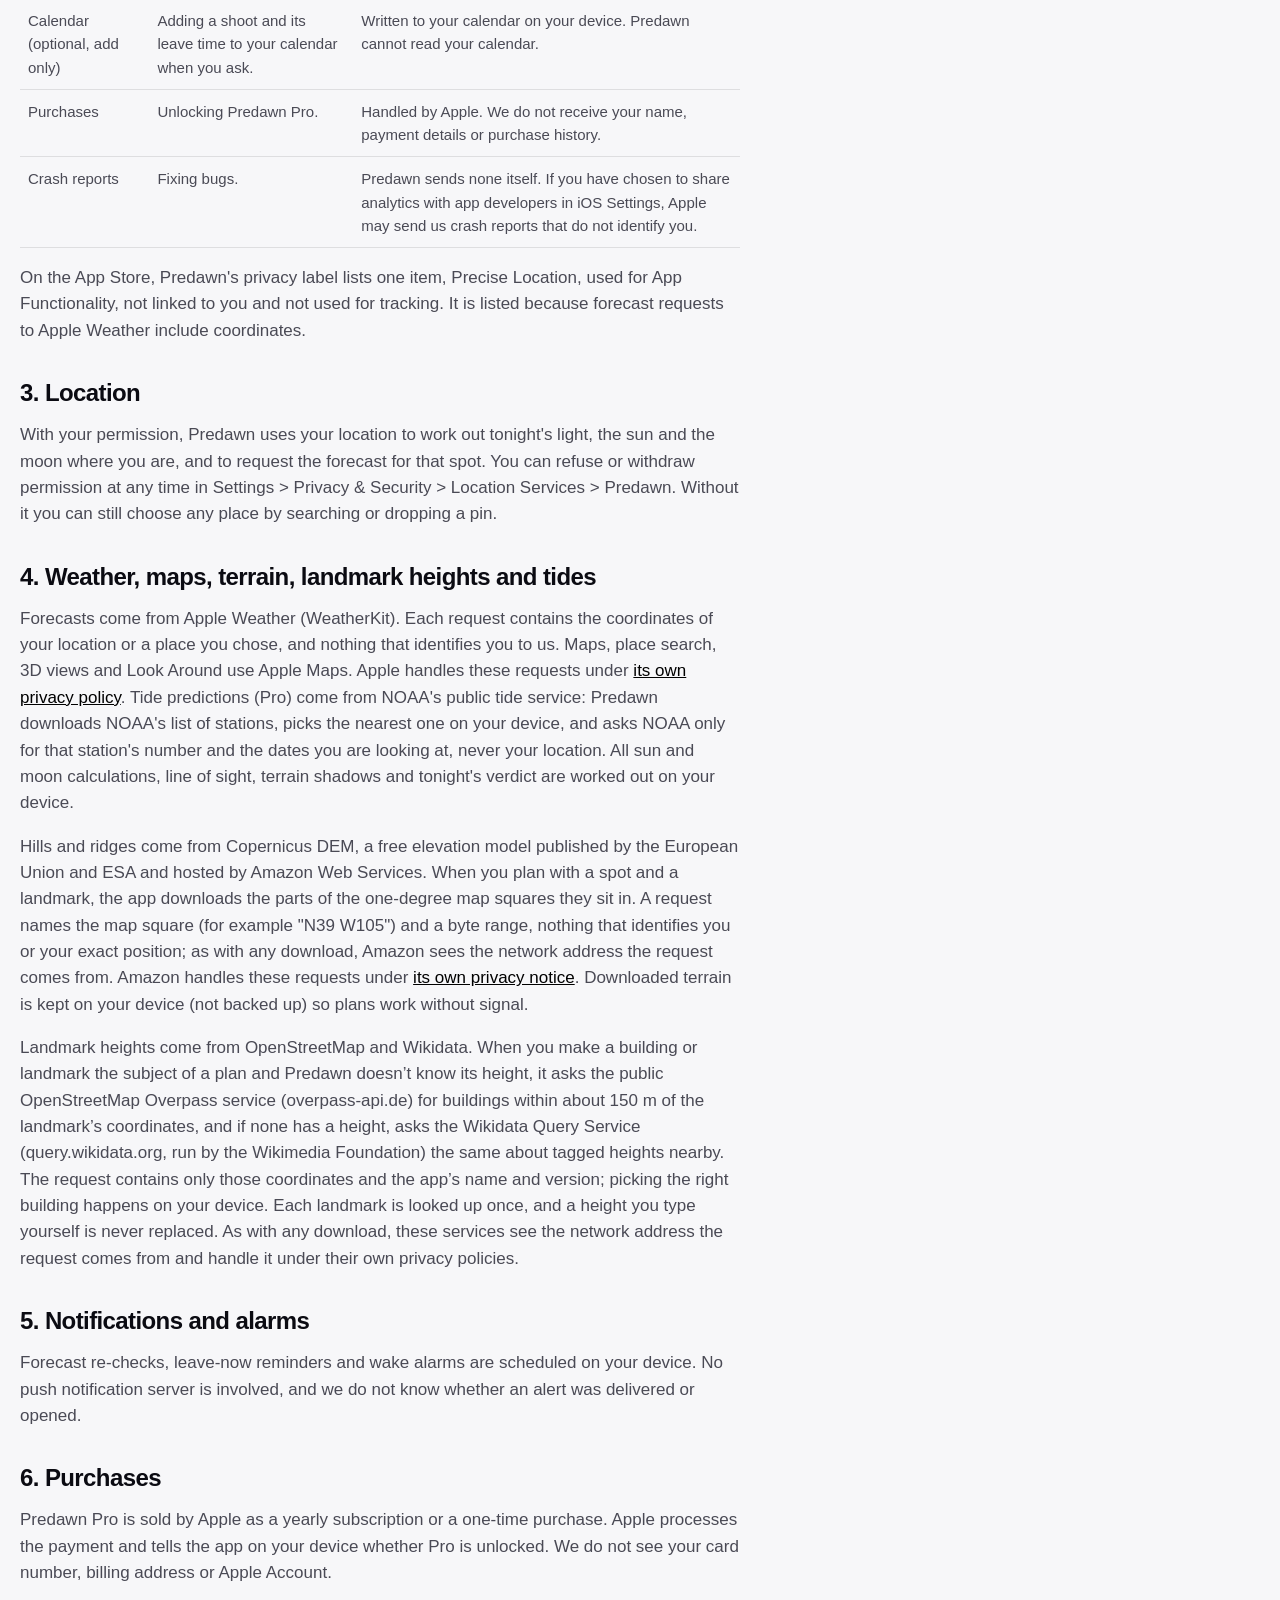
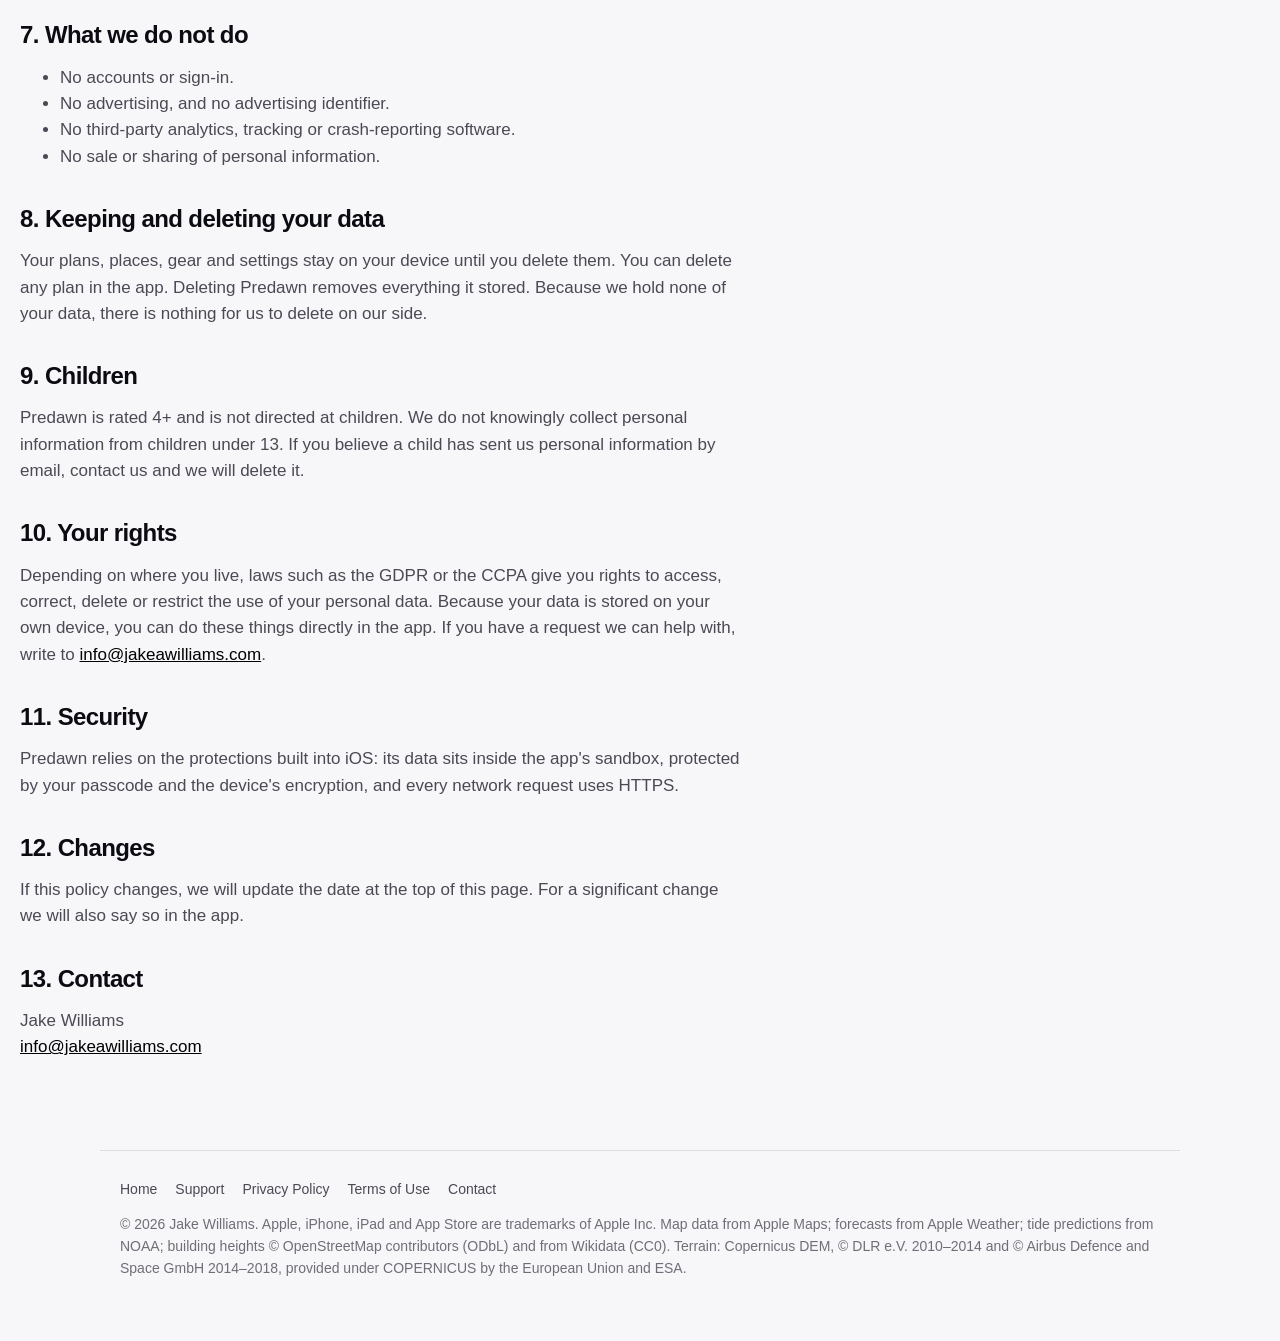
==== commit 1c0cdd37: "1.1.0 look: sky hero, ink instead of lime, new screens and captions; privacy covers Shoot" ====
--- a/privacy-policy.html
+++ b/privacy-policy.html
@@ -6,7 +6,7 @@
 <title>Predawn Privacy Policy</title>
 <meta name="description" content="How Predawn handles your information: no accounts, no tracking, everything on your device.">
 <meta name="apple-itunes-app" content="app-id=6834539845">
-<meta name="theme-color" content="#0B0B12">
+<meta name="theme-color" content="#04060F">
 <link rel="canonical" href="https://jakeintech.github.io/predawn-site/privacy-policy.html">
 <link rel="icon" type="image/png" href="assets/favicon.png">
 <link rel="apple-touch-icon" href="assets/apple-touch-icon.png">
@@ -35,7 +35,7 @@
 <main id="main">
 <article class="legal">
 <h1>Privacy Policy</h1>
-<p class="updated">Last updated November 16, 2026</p>
+<p class="updated">Last updated November 25, 2026</p>
 <h2>The short version</h2>
 <ul>
 <li>Predawn has no accounts, no ads and no analytics or tracking software.</li>
@@ -51,11 +51,11 @@
 <tbody>
 <tr><td>Precise location</td><td>Sun and moon times and positions where you are, tonight's verdict, and the forecast.</td><td>Used on your device. Coordinates are sent to Apple Weather for the forecast and to Apple Maps for maps and place names. Not sent to us.</td></tr>
 <tr><td>Terrain</td><td>Ground heights for line of sight and for the spot and landmark you plan with.</td><td>Downloaded from the public Copernicus DEM files on Amazon Web Services. Requests name only the one-degree map square (about 100 km across), never your exact position, and carry no identifier. The files are kept on your device.</td></tr>
+<tr><td>Tides (Pro)</td><td>Tide heights for the place you plan at, on US coasts.</td><td>NOAA's station list is downloaded and the nearest station is chosen on your device. NOAA is asked only for that station's number and the dates; never your location. Predictions are kept on your device.</td></tr>
 <tr><td>Landmark heights</td><td>How tall a building or landmark you plan with is, so the angles are right.</td><td>When a landmark you chose has no height yet, its coordinates are sent to OpenStreetMap (Overpass) and, if that finds nothing, to Wikidata. Only the landmark&rsquo;s position is sent: not its name, not your location, and no identifier. The height is kept on your device.</td></tr>
-<tr><td>Tides (Pro)</td><td>Tide heights for the place you plan at, on US coasts.</td><td>NOAA's station list is downloaded and the nearest station is chosen on your device. NOAA is asked only for that station's number and the dates; never your location. Predictions are kept on your device.</td></tr>
 <tr><td>Plans, places and gear</td><td>Your saved shoots, spots, cameras, lenses and settings.</td><td>Stored on your device. Widgets read them through a shared container on the same device.</td></tr>
-<tr><td>Camera (optional)</td><td>The camera view that shows where the sun and moon will be over the scene.</td><td>Shown live on your screen. Nothing is recorded or stored.</td></tr>
-<tr><td>Photos (optional)</td><td>Attaching the photo you took to a plan.</td><td>Only the photo you pick, kept on your device.</td></tr>
+<tr><td>Camera (optional)</td><td>The camera view that shows where the sun and moon will be over the scene, and Shoot, which takes the photos you plan.</td><td>The camera view is shown live on your screen and records nothing. Photos you take with Shoot are saved to your photo library on your device, with the spot's location and the plan's name written into the file. They are never uploaded or sent to us.</td></tr>
+<tr><td>Photos (optional)</td><td>Saving the photos you take with Shoot, and attaching the photo you took to a plan.</td><td>Predawn asks for permission to add photos only: it can save to your library and cannot see what is in it. A result photo is only the one you pick, kept on your device.</td></tr>
 <tr><td>Calendar (optional, add only)</td><td>Adding a shoot and its leave time to your calendar when you ask.</td><td>Written to your calendar on your device. Predawn cannot read your calendar.</td></tr>
 <tr><td>Purchases</td><td>Unlocking Predawn Pro.</td><td>Handled by Apple. We do not receive your name, payment details or purchase history.</td></tr>
 <tr><td>Crash reports</td><td>Fixing bugs.</td><td>Predawn sends none itself. If you have chosen to share analytics with app developers in iOS Settings, Apple may send us crash reports that do not identify you.</td></tr>
--- a/assets/site.css
+++ b/assets/site.css
@@ -1,24 +1,26 @@
-:root{--bg:#0B0B12;--bg2:#15151F;--bg3:#1E1E2A;--label:#F5F5F7;--label2:#AEAEBA;--label3:#7C7C8A;--accent:#D6F45A;--onaccent:#0B0B12;--sep:rgba(255,255,255,.10);--golden:#FFB340;--blue:#7D7AFF;color-scheme:dark}
-@media (prefers-color-scheme:light){:root{--bg:#F7F7F9;--bg2:#FFFFFF;--bg3:#EFEFF4;--label:#0B0B12;--label2:#4A4A55;--label3:#6E6E78;--accent:#566A00;--onaccent:#FFFFFF;--sep:rgba(0,0,0,.10);color-scheme:light}}
+:root{--bg:#0B0B12;--bg2:#15151F;--bg3:#1E1E2A;--label:#F5F5F7;--label2:#AEAEBA;--label3:#7C7C8A;--accent:#FFFFFF;--onaccent:#000000;--sep:rgba(255,255,255,.10);--golden:#FFB340;--blue:#7D7AFF;color-scheme:dark}
+@media (prefers-color-scheme:light){:root{--bg:#F7F7F9;--bg2:#FFFFFF;--bg3:#EFEFF4;--label:#0B0B12;--label2:#4A4A55;--label3:#6E6E78;--accent:#000000;--onaccent:#FFFFFF;--sep:rgba(0,0,0,.10);color-scheme:light}}
 *{box-sizing:border-box}html{-webkit-text-size-adjust:100%}
 body{margin:0;background:var(--bg);color:var(--label);font:17px/1.55 -apple-system,BlinkMacSystemFont,"SF Pro Text","Helvetica Neue",Arial,sans-serif}
 a{color:var(--accent)}a:focus-visible,button:focus-visible{outline:3px solid var(--accent);outline-offset:3px;border-radius:6px}
 .skip{position:absolute;left:-999px;top:8px;background:var(--accent);color:var(--onaccent);padding:8px 14px;border-radius:999px;z-index:9}.skip:focus{left:16px}
 .wrap{max-width:1080px;margin-left:auto;margin-right:auto;padding-left:20px;padding-right:20px}
 .site-head{display:flex;align-items:center;justify-content:space-between;padding-top:18px;padding-bottom:18px}
-.brand{display:flex;align-items:center;gap:10px;font:700 20px/1 ui-rounded,"SF Pro Rounded",-apple-system,sans-serif;color:var(--label);text-decoration:none}
+.brand{display:flex;align-items:center;gap:10px;font:800 20px/1 -apple-system,BlinkMacSystemFont,sans-serif;color:var(--label);text-decoration:none}
 .brand img{border-radius:8px}
 .site-nav{display:flex;gap:20px;align-items:center}.site-nav a{color:var(--label2);text-decoration:none;font-weight:500}.site-nav a:hover{color:var(--label)}.site-nav a.btn{color:var(--onaccent);min-height:44px;padding:0 18px}
 .btn{display:inline-flex;align-items:center;justify-content:center;min-height:48px;padding:0 24px;border-radius:999px;background:var(--accent);color:var(--onaccent);font-weight:600;text-decoration:none}
 .btn.ghost{background:var(--bg3);color:var(--label)}
-.hero{padding-top:56px;padding-bottom:40px;display:grid;grid-template-columns:1.1fr .9fr;gap:40px;align-items:center}
+.sky{background:#0B0B12 url(sky.webp) center/cover no-repeat;color:#fff;position:relative}.sky::after{content:"";position:absolute;inset:0;background:linear-gradient(90deg,rgba(4,6,15,.72),rgba(4,6,15,.15) 70%);pointer-events:none}
+.sky>*{position:relative;z-index:1}.sky .lede,.sky .eyebrow,.sky .note{color:rgba(255,255,255,.82)}.sky .btn{background:#fff;color:#000}
+.hero{padding-top:72px;padding-bottom:72px;display:grid;grid-template-columns:1.1fr .9fr;gap:40px;align-items:center}
 .eyebrow{font-size:13px;font-weight:600;letter-spacing:.08em;text-transform:uppercase;color:var(--label2)}
-h1{font:800 clamp(40px,6vw,68px)/1.02 ui-rounded,"SF Pro Rounded",-apple-system,sans-serif;letter-spacing:-.02em;margin:12px 0 18px}
-h2{font:700 clamp(28px,3.6vw,40px)/1.1 ui-rounded,"SF Pro Rounded",-apple-system,sans-serif;letter-spacing:-.01em;margin:0 0 12px}
+h1{font:800 clamp(44px,7vw,84px)/.98 -apple-system,BlinkMacSystemFont,"SF Pro Display",sans-serif;letter-spacing:-.035em;margin:12px 0 18px}
+h2{font:800 clamp(30px,4vw,46px)/1.05 -apple-system,BlinkMacSystemFont,"SF Pro Display",sans-serif;letter-spacing:-.025em;margin:0 0 12px}
 h3{font-size:20px;margin:0 0 6px}
 .lede{font-size:20px;color:var(--label2);max-width:34ch;margin:0 0 28px}
 .cta{display:flex;gap:12px;flex-wrap:wrap;align-items:center}.note{color:var(--label3);font-size:15px}
-.phone{width:100%;max-width:340px;justify-self:center;border-radius:44px;box-shadow:0 0 0 1px var(--sep),0 30px 80px rgba(0,0,0,.45)}
+.phone{width:100%;max-width:340px;justify-self:center;border-radius:44px;box-shadow:0 0 0 1px rgba(255,255,255,.14),0 30px 80px rgba(0,0,0,.55)}
 section{padding-top:56px;padding-bottom:56px}.section-head{max-width:620px;margin-bottom:28px}.section-head p{color:var(--label2);margin:0}
 .features{display:grid;grid-template-columns:repeat(3,1fr);gap:20px}
 .card{background:var(--bg2);border-radius:26px;padding:22px;box-shadow:inset 0 0 0 1px var(--sep)}
@@ -28,10 +30,10 @@
 .shot figcaption{margin-top:12px}.shot figcaption b{display:block}.shot figcaption span{color:var(--label2);font-size:15px}
 .tools{columns:2;gap:28px;padding:0;margin:0;list-style:none}.tools li{break-inside:avoid;padding:8px 0;border-bottom:1px solid var(--sep)}
 .pricing{display:grid;grid-template-columns:repeat(3,1fr);gap:20px}
-.price{font:700 34px/1.1 ui-rounded,"SF Pro Rounded",-apple-system,sans-serif;margin:8px 0}
+.price{font:800 34px/1.1 -apple-system,BlinkMacSystemFont,sans-serif;margin:8px 0}
 .price small{font-size:16px;color:var(--label2);font-weight:500}
 .card ul{margin:12px 0 0;padding-left:20px;color:var(--label2)}
-.card.hi{box-shadow:inset 0 0 0 2px var(--accent)}
+.card.hi{background:var(--label);color:var(--bg)}.card.hi p,.card.hi ul,.card.hi .price small{color:var(--bg);opacity:.8}
 .privacy{display:grid;grid-template-columns:repeat(4,1fr);gap:16px}
 .legal{max-width:760px;padding:40px 20px 72px}.legal h1{font-size:44px}.legal h2{font-size:24px;margin-top:36px}
 .legal p,.legal li{color:var(--label2)}.legal strong{color:var(--label)}
